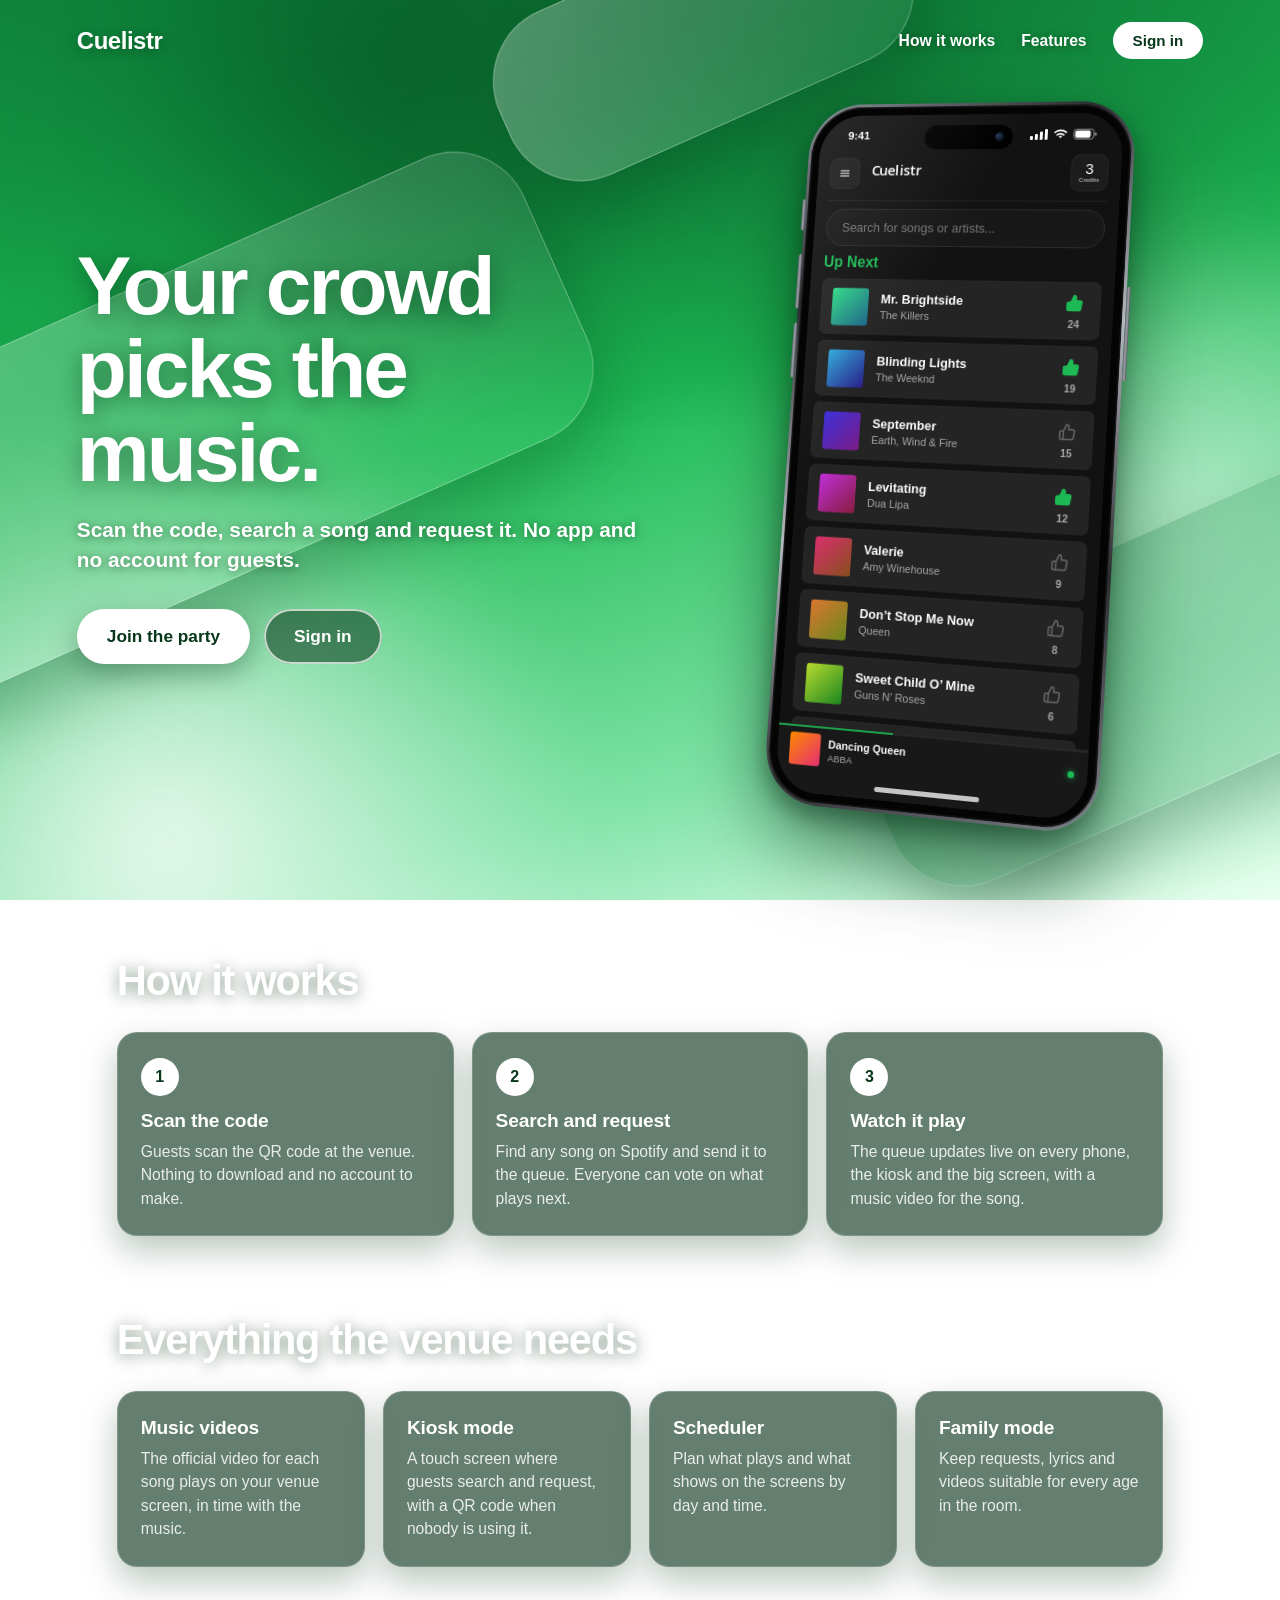
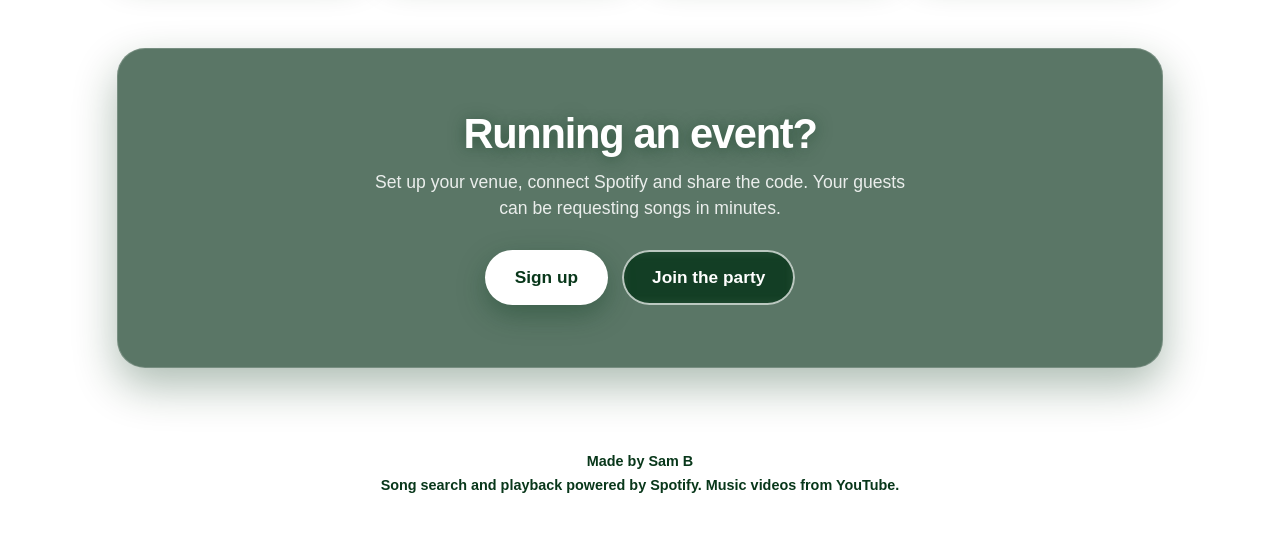
==== public/index.html @ 2fadf958 "Update index.html" ====
<!DOCTYPE html>
<html lang="en">
<head>
<meta charset="UTF-8">
<meta name="viewport" content="width=device-width, initial-scale=1, viewport-fit=cover">
<title>Cuelistr - Let the crowd pick the music</title>
<link rel="icon" type="image/svg+xml" href="/assets/cuelistr-icon.svg">
<link rel="preconnect" href="https://fonts.googleapis.com">
<link rel="preconnect" href="https://fonts.gstatic.com" crossorigin>
<link rel="stylesheet" href="https://fonts.googleapis.com/css2?family=Khula:wght@600&display=swap">
<style>
    * { box-sizing: border-box; -webkit-tap-highlight-color: transparent; }
    html, body { margin: 0; min-height: 100%; }
    body {
        min-height: 100vh; color: #fff; overflow-x: hidden; position: relative;
        font-family: -apple-system, BlinkMacSystemFont, "Segoe UI", Roboto, sans-serif;
        /* same background as the kiosk screensaver */
        background:
            radial-gradient(120% 80% at 50% 0%, #0b6b30 0%, rgba(11,107,48,0) 60%),
            linear-gradient(165deg, #0f8f40 0%, #1DB954 45%, #7fe3a6 78%, #e9fff1 100%);
        background-attachment: fixed;
    }

    /* ---------- layered background (copied from the screensaver) ---------- */
    .bg { position: fixed; inset: 0; z-index: 0; pointer-events: none; overflow: hidden; }
    .glow { position: absolute; border-radius: 50%; filter: blur(40px); will-change: transform; }
    .glow.g1 { width: 70vmax; height: 70vmax; left: -22vmax; bottom: -30vmax; background: radial-gradient(circle, rgba(255,255,255,0.85) 0%, rgba(255,255,255,0) 68%); animation: driftA 26s ease-in-out infinite alternate; }
    .glow.g2 { width: 55vmax; height: 55vmax; right: -20vmax; top: 18vh; background: radial-gradient(circle, rgba(255,255,255,0.55) 0%, rgba(255,255,255,0) 66%); animation: driftB 32s ease-in-out infinite alternate; }
    .glow.g3 { width: 48vmax; height: 48vmax; left: 8vmax; top: -18vmax; background: radial-gradient(circle, rgba(6,90,38,0.75) 0%, rgba(6,90,38,0) 68%); animation: driftB 38s ease-in-out infinite alternate-reverse; }
    .slab { position: absolute; border-radius: 6vmax; transform: rotate(-24deg); will-change: transform;
        background: linear-gradient(135deg, rgba(255,255,255,0.30), rgba(255,255,255,0.04));
        box-shadow: 0 2.5vmax 5vmax rgba(0,60,25,0.28), inset 0 0 0 1px rgba(255,255,255,0.28); }
    .slab.s1 { width: 60vmax; height: 24vmax; left: -14vmax; top: 30vh; animation: slabA 34s ease-in-out infinite alternate; }
    .slab.s2 { width: 50vmax; height: 20vmax; right: -16vmax; bottom: 12vh; animation: slabB 42s ease-in-out infinite alternate; background: linear-gradient(135deg, rgba(14,120,55,0.40), rgba(14,120,55,0.05)); }
    .slab.s3 { width: 34vmax; height: 14vmax; left: 38vw; top: -6vh; animation: slabC 30s ease-in-out infinite alternate; }
    @keyframes driftA { from { transform: translate3d(0,0,0) scale(1); } to { transform: translate3d(16vmax,-12vmax,0) scale(1.18); } }
    @keyframes driftB { from { transform: translate3d(0,0,0) scale(1); } to { transform: translate3d(-14vmax,13vmax,0) scale(1.15); } }
    @keyframes slabA { from { transform: rotate(-30deg) translate3d(-6vmax,5vmax,0); } to { transform: rotate(-16deg) translate3d(14vmax,-9vmax,0); } }
    @keyframes slabB { from { transform: rotate(-18deg) translate3d(8vmax,-6vmax,0); } to { transform: rotate(-32deg) translate3d(-14vmax,8vmax,0); } }
    @keyframes slabC { from { transform: rotate(-12deg) translate3d(-10vmax,0,0); } to { transform: rotate(-28deg) translate3d(12vmax,6vmax,0); } }
    @media (prefers-reduced-motion: reduce) { .glow, .slab { animation: none; } }

    /* ---------- page ---------- */
    .page { position: relative; z-index: 1; min-height: 100vh; display: flex; flex-direction: column;
        padding: calc(22px + env(safe-area-inset-top, 0px)) 6vw calc(28px + env(safe-area-inset-bottom, 0px)); }
    .brand { font-size: 1.5rem; font-weight: 800; letter-spacing: -0.02em; text-shadow: 0 2px 12px rgba(0,50,20,0.45); }
    .hero { flex: 1; display: grid; grid-template-columns: minmax(0, 1.05fr) minmax(0, 0.95fr); align-items: center; gap: 4vw; padding: 4vh 0; max-width: 1200px; width: 100%; margin: 0 auto; }
    h1 { margin: 0; font-size: clamp(2.6rem, 6.4vw, 5.2rem); line-height: 1.02; font-weight: 800; letter-spacing: -0.035em; text-shadow: 0 3px 22px rgba(0,50,20,0.5); }
    .lede { margin: 20px 0 0; max-width: 30em; font-size: clamp(1.05rem, 1.7vw, 1.3rem); line-height: 1.45; font-weight: 600; text-shadow: 0 1px 10px rgba(0,50,20,0.55); }
    .actions { display: flex; flex-wrap: wrap; gap: 14px; margin-top: 34px; }
    .btn { appearance: none; border: 0; cursor: pointer; text-decoration: none; display: inline-flex; align-items: center; justify-content: center;
        font: inherit; font-weight: 800; font-size: 1.08rem; padding: 17px 30px; border-radius: 999px; transition: transform .15s ease, background-color .15s ease; }
    .btn:active { transform: scale(0.97); }
    .btn:focus-visible { outline: 3px solid #fff; outline-offset: 3px; }
    .btn-primary { background: #fff; color: #08371a; box-shadow: 0 10px 28px rgba(0,55,22,0.35); }
    .btn-primary:hover { background: #f1fff6; }
    .btn-ghost { background: rgba(8,55,26,0.55); color: #fff; box-shadow: inset 0 0 0 2px rgba(255,255,255,0.7); backdrop-filter: blur(6px); }
    .btn-ghost:hover { background: rgba(8,55,26,0.72); }

    /* ---------- phone mockup ---------- */
    .phone-wrap { display: flex; justify-content: center; perspective: 1500px; }
    .phone { position: relative; width: min(340px, 78vw); aspect-ratio: 9 / 19; border-radius: 56px; padding: 3px;
        background: linear-gradient(145deg, #8b9098 0%, #2b2d31 22%, #b4b8bf 48%, #2b2d31 74%, #7d828a 100%);   /* brushed-metal frame */
        box-shadow: 0 4vmin 9vmin rgba(0,45,18,0.6), 0 1.2vmin 2.4vmin rgba(0,30,12,0.35);
        transform: rotateY(-14deg) rotateX(5deg) rotateZ(2.5deg); transform-style: preserve-3d; }
    .bezel { height: 100%; border-radius: 53px; padding: 9px; background: #040404; box-shadow: inset 0 0 0 1.5px #1a1a1a; }
    .screen { position: relative; height: 100%; border-radius: 44px; overflow: hidden; background: #121212; color: #fff; display: flex; flex-direction: column; }
    .screen::after { content: ''; position: absolute; inset: 0; z-index: 5; pointer-events: none; background: linear-gradient(118deg, rgba(255,255,255,0.10) 0%, rgba(255,255,255,0) 32%); }
    .sb { position: absolute; width: 4px; border-radius: 2px; background: linear-gradient(90deg, #5d6168, #a3a7ae 50%, #4a4d53); }
    .sb.a { left: -3.5px; top: 14%; height: 4.5%; }
    .sb.b { left: -3.5px; top: 22%; height: 8%; }
    .sb.c { left: -3.5px; top: 32%; height: 8%; }
    .sb.p { right: -3.5px; top: 26%; height: 13%; }
    .island { position: absolute; top: 11px; left: 50%; transform: translateX(-50%); width: 29%; height: 25px; border-radius: 16px; background: #000; z-index: 4; }
    .island::after { content: ''; position: absolute; right: 9px; top: 8px; width: 9px; height: 9px; border-radius: 50%; background: radial-gradient(circle at 35% 35%, #2a3a5c, #0a0f1a 70%); }
    .status { position: absolute; top: 14px; left: 0; right: 0; z-index: 4; display: flex; justify-content: space-between; align-items: center; padding: 0 26px 0 30px; font-size: 0.74rem; font-weight: 700; }
    .status .ico { display: flex; gap: 5px; align-items: center; }
    .status svg { height: 11px; fill: #fff; }
    .home-ind { position: absolute; bottom: 8px; left: 50%; transform: translateX(-50%); width: 34%; height: 5px; border-radius: 3px; background: rgba(255,255,255,0.75); z-index: 4; }
    /* ---------- the guest page inside the phone: same values as index.html, drawn at 390px wide then scaled to fit ---------- */
    .ga { position: absolute; top: 0; left: 0; width: 390px; transform-origin: 0 0; background: #121212; color: #fff; overflow: hidden;
        font-family: -apple-system, BlinkMacSystemFont, "Segoe UI", Roboto, sans-serif; --muted: #a7a7a7; --inset: #1c1c1c; --hover: #2c2c2c; --panel: #181818; --card: #242424; --green: #1DB954; }
    .ga .g-container { padding: 52px 16px 0; }
    .ga .g-header { display: flex; align-items: center; justify-content: space-between; gap: 15px; padding-bottom: 12px; margin-bottom: 10px; border-bottom: 1px solid #282828; }
    .ga .g-menu { flex-shrink: 0; width: 40px; height: 40px; border-radius: 10px; background: var(--inset); border: 1px solid var(--hover); display: flex; align-items: center; justify-content: center; }
    .ga .g-menu svg { width: 16px; height: 16px; fill: #fff; }
    .ga h3 { margin: 0; flex: 1 1 auto; min-width: 0; font-family: 'Khula', sans-serif; font-size: 1.2rem; font-weight: 600; line-height: 1.25; }
    .ga .g-badge { width: 46px; height: 46px; flex-shrink: 0; border-radius: 11px; background: var(--inset); border: 1px solid var(--hover); display: flex; flex-direction: column; align-items: center; justify-content: center; gap: 1px; }
    .ga .g-badge b { font-size: 1.15rem; font-weight: 400; line-height: 1; }
    .ga .g-badge span { font-size: 0.46rem; font-weight: 700; color: var(--muted); line-height: 1; }
    .ga .g-search { width: 100%; background: var(--panel); border: 1px solid #333; border-radius: 50px; padding: 14px 20px; color: #777; font-size: 1rem; margin-bottom: 10px; }
    .ga .g-title { font-size: 1.2rem; font-weight: 700; color: var(--green); margin-bottom: 10px; }
    .ga .g-row { display: flex; justify-content: space-between; align-items: center; gap: 16px; padding: 10px 14px; background: var(--card); margin-bottom: 8px; border-radius: 8px; border: 1px solid var(--hover); }
    .ga .g-det { display: flex; align-items: center; gap: 16px; flex: 1; min-width: 0; }
    .ga .g-art { width: 48px; height: 48px; border-radius: 4px; flex-shrink: 0; }
    .ga .g-txt { flex: 1; min-width: 0; }
    .ga .g-song { font-weight: 700; font-size: 1rem; white-space: nowrap; overflow: hidden; text-overflow: ellipsis; }
    .ga .g-artist { color: var(--muted); margin-top: 4px; font-size: 0.85rem; white-space: nowrap; overflow: hidden; text-overflow: ellipsis; }
    .ga .g-vote { display: flex; flex-direction: column; align-items: center; min-width: 34px; flex-shrink: 0; }
    .ga .g-vote svg { width: 22px; height: 22px; fill: none; stroke: #666; stroke-width: 2; stroke-linecap: round; stroke-linejoin: round; padding: 4px; box-sizing: content-box; }
    .ga .g-vote.on svg { stroke: var(--green); fill: var(--green); }
    .ga .g-vote i { font-style: normal; font-size: 0.8rem; font-weight: 700; margin-top: 4px; color: var(--muted); }
    .ga .g-np { position: absolute; left: 0; right: 0; bottom: 0; height: 84px; padding: 0 10px 24px 16px; background: var(--panel); border-top: 1px solid #282828; display: flex; align-items: center; gap: 10px; }
    .ga .g-np .g-track { position: absolute; top: 0; left: 0; right: 0; height: 2px; background: rgba(255,255,255,0.08); }
    .ga .g-np .g-track i { display: block; height: 100%; width: 38%; background: var(--green); }
    .ga .g-np .g-art { width: 40px; height: 40px; }
    .ga .g-np .g-song { font-size: 0.85rem; }
    .ga .g-np .g-artist { margin-top: 2px; font-size: 0.75rem; }
    .ga .g-dot { width: 8px; height: 8px; border-radius: 50%; background: var(--green); margin-right: 6px; box-shadow: 0 0 8px rgba(29,185,84,0.8); }

    /* ---------- page structure ---------- */
    html { scroll-behavior: smooth; }
    @media (prefers-reduced-motion: reduce) { html { scroll-behavior: auto; } }
    .page { min-height: 92vh; }
    .top { display: flex; align-items: center; justify-content: space-between; max-width: 1200px; width: 100%; margin: 0 auto; }
    .top nav { display: flex; align-items: center; gap: 26px; }
    .top nav a { color: #fff; text-decoration: none; font-weight: 700; font-size: 0.98rem; text-shadow: 0 1px 8px rgba(0,50,20,0.5); }
    .top nav a:hover { text-decoration: underline; text-underline-offset: 5px; }
    .nav-btn { appearance: none; border: 0; cursor: pointer; font: inherit; font-weight: 800; font-size: 0.95rem; color: #08371a; background: #fff; padding: 10px 20px; border-radius: 999px; }
    .nav-btn:focus-visible, .top a:focus-visible { outline: 3px solid #fff; outline-offset: 3px; }
    .section { position: relative; z-index: 1; max-width: 1200px; margin: 0 auto; padding: 9vh 6vw 0; }
    .section h2 { margin: 0 0 28px; font-size: clamp(1.8rem, 3.6vw, 2.6rem); font-weight: 800; letter-spacing: -0.03em; line-height: 1.1; text-shadow: 0 2px 16px rgba(0,50,20,0.5); }
    .cards { display: grid; gap: 18px; }
    .cards.three { grid-template-columns: repeat(3, 1fr); }
    .cards.four { grid-template-columns: repeat(4, 1fr); }
    .card { background: rgba(6,48,23,0.62); backdrop-filter: blur(10px); -webkit-backdrop-filter: blur(10px); border-radius: 20px; padding: 26px 24px; box-shadow: inset 0 0 0 1px rgba(255,255,255,0.18), 0 14px 34px rgba(0,50,20,0.28); }
    .card h3 { margin: 0 0 8px; font-size: 1.2rem; font-weight: 800; letter-spacing: -0.01em; }
    .card p { margin: 0; color: rgba(255,255,255,0.86); line-height: 1.5; font-size: 0.98rem; }
    .step-n { display: inline-flex; align-items: center; justify-content: center; width: 38px; height: 38px; border-radius: 50%; background: #fff; color: #08371a; font-weight: 800; margin-bottom: 14px; }
    .band { text-align: center; padding: 7vh 6vw; border-radius: 28px; background: rgba(6,48,23,0.66); backdrop-filter: blur(10px); -webkit-backdrop-filter: blur(10px); box-shadow: inset 0 0 0 1px rgba(255,255,255,0.18), 0 18px 44px rgba(0,50,20,0.32); }
    .band h2 { margin-bottom: 12px; }
    .band p { margin: 0 auto 28px; max-width: 32em; color: rgba(255,255,255,0.88); font-size: 1.1rem; line-height: 1.5; }
    .band .actions { justify-content: center; margin-top: 0; }
    footer { position: relative; z-index: 1; max-width: 1200px; margin: 0 auto; padding: 9vh 6vw calc(36px + env(safe-area-inset-bottom, 0px)); text-align: center; color: #08371a; font-size: 0.9rem; line-height: 1.7; font-weight: 600; }
    @media (max-width: 860px) {
        .cards.three, .cards.four { grid-template-columns: 1fr 1fr; }
        .top nav a { display: none; }
    }
    @media (max-width: 560px) { .cards.three, .cards.four { grid-template-columns: 1fr; } }

    /* ---------- sign in / create account modal ---------- */
    .backdrop { position: fixed; inset: 0; z-index: 10; background: rgba(2,24,11,0.62); backdrop-filter: blur(4px); display: none; align-items: center; justify-content: center; padding: 20px; }
    .backdrop.open { display: flex; }
    .modal { width: 100%; max-width: 560px; max-height: calc(100vh - 40px); overflow-y: auto; background: #181818; border: 1px solid #282828; border-radius: 20px; padding: 40px 40px 36px; position: relative; box-shadow: 0 28px 70px rgba(0,0,0,0.55); }
    .modal h2 { margin: 0 0 22px; font-size: 1.7rem; font-weight: 800; letter-spacing: -0.02em; padding-right: 36px; }
    .modal-note { margin: -8px 0 20px; color: #a7a7a7; font-size: 0.95rem; line-height: 1.45; }
    .x { position: absolute; top: 16px; right: 16px; width: 38px; height: 38px; border-radius: 50%; border: 0; background: transparent; color: #a7a7a7; font-size: 1.2rem; cursor: pointer; }
    .x:hover { color: #fff; background: #242424; }
    .tabs { display: flex; gap: 4px; background: #242424; padding: 5px; border-radius: 12px; margin-bottom: 26px; }
    .tab { flex: 1; border: 0; background: transparent; color: #a7a7a7; font: inherit; font-weight: 700; font-size: 1rem; padding: 12px; border-radius: 8px; cursor: pointer; }
    .tab.active { background: #fff; color: #000; }
    .field { display: flex; flex-direction: column; gap: 8px; margin-bottom: 18px; }
    .field label { font-size: 0.9rem; color: #a7a7a7; font-weight: 700; }
    .field input, .field textarea { background: #242424; border: 1px solid #333; color: #fff; border-radius: 8px; padding: 15px 16px; font: inherit; font-size: 1.05rem; width: 100%; }
    .field textarea { min-height: 120px; resize: vertical; }
    .field input:focus, .field textarea:focus { outline: none; border-color: #1DB954; }
    .submit { width: 100%; margin-top: 6px; padding: 17px; font-size: 1.1rem; background: #fff; color: #000; }
    .submit:hover { background: #1DB954; color: #fff; }
    .forgot { display: block; margin: 16px auto 0; background: none; border: 0; color: #1DB954; font: inherit; font-size: 0.95rem; cursor: pointer; }
    .sent { text-align: center; padding: 28px 0 8px; }
    .sent strong { display: block; font-size: 1.3rem; margin-bottom: 8px; }
    .sent span { color: #a7a7a7; line-height: 1.5; }
    @media (max-width: 560px) { .modal { padding: 32px 22px 26px; } }
    .hidden { display: none; }

    @media (max-width: 860px) {
        .hero { grid-template-columns: 1fr; gap: 36px; padding-top: 2vh; }
        .phone { transform: rotateY(-8deg) rotateX(3deg) rotateZ(1.5deg); }
        .actions .btn { flex: 1 1 auto; }
    }
</style>
</head>
<body>
    <div class="bg" aria-hidden="true">
        <div class="glow g3"></div><div class="glow g1"></div><div class="glow g2"></div>
        <div class="slab s1"></div><div class="slab s2"></div><div class="slab s3"></div>
    </div>

    <div class="page">
        <header class="top">
            <div class="brand">Cuelistr</div>
            <nav>
                <a href="#how">How it works</a>
                <a href="#features">Features</a>
                <button type="button" class="nav-btn" data-signin>Sign in</button>
            </nav>
        </header>

        <main class="hero">
            <section>
                <h1>Your crowd picks the music.</h1>
                <p class="lede">Scan the code, search a song and request it. No app and no account for guests.</p>
                <div class="actions">
                    <a class="btn btn-primary" href="https://cuelistr.onrender.com/request" target="_blank" rel="noopener">Join the party</a>
                    <button type="button" class="btn btn-ghost" data-signin>Sign in</button>
                </div>
            </section>

            <section class="phone-wrap" aria-label="Example of the guest request page">
                <div class="phone">
                    <i class="sb a"></i><i class="sb b"></i><i class="sb c"></i><i class="sb p"></i>
                    <div class="bezel"><div class="screen">
                        <div class="island"></div>
                        <div class="status"><span>9:41</span><span class="ico">
                            <svg viewBox="0 0 18 11"><rect x="0" y="7" width="3" height="4" rx="1"/><rect x="5" y="5" width="3" height="6" rx="1"/><rect x="10" y="2.5" width="3" height="8.5" rx="1"/><rect x="15" y="0" width="3" height="11" rx="1"/></svg>
                            <svg viewBox="0 0 16 11"><path d="M8 2.2c2.2 0 4.2.9 5.7 2.3l1.1-1.2C12.9 1.5 10.6.4 8 .4S3.1 1.5 1.2 3.3l1.1 1.2C3.8 3.1 5.8 2.2 8 2.2zm0 3.6c1.3 0 2.4.5 3.3 1.3l1.1-1.2C11.2 4.8 9.7 4.1 8 4.1s-3.2.7-4.4 1.8l1.1 1.2c.9-.8 2-1.3 3.3-1.3zM8 9.4l1.7-1.8a2.4 2.4 0 0 0-3.4 0L8 9.4z"/></svg>
                            <svg viewBox="0 0 26 12"><rect x="0.5" y="0.5" width="22" height="11" rx="3.2" fill="none" stroke="#fff" stroke-opacity=".55"/><rect x="2" y="2" width="17" height="8" rx="2"/><rect x="23.5" y="4" width="2" height="4" rx="1" fill-opacity=".55"/></svg>
                        </span></div>
                        <div class="ga" id="ga">
                            <div class="g-container">
                                <div class="g-header">
                                    <div class="g-menu"><svg viewBox="0 0 24 24"><path d="M3 6h18v2H3zm0 5h18v2H3zm0 5h18v2H3z"/></svg></div>
                                    <h3>Cuelistr</h3>
                                    <div class="g-badge"><b>3</b><span>Credits</span></div>
                                </div>
                                <div class="g-search">Search for songs or artists...</div>
                                <div class="g-title">Up Next</div>
                                <div id="queue"></div>
                            </div>
                            <div class="g-np">
                                <div class="g-track"><i></i></div>
                                <div class="g-art" style="background:linear-gradient(135deg,#ff8a00,#e52e71)"></div>
                                <div class="g-txt"><div class="g-song">Dancing Queen</div><div class="g-artist">ABBA</div></div>
                                <div class="g-dot"></div>
                            </div>
                        </div>
                        <div class="home-ind"></div>
                    </div></div>
                </div>
            </section>
        </main>
    </div>


    <section class="section" id="how">
        <h2>How it works</h2>
        <div class="cards three">
            <div class="card"><div class="step-n">1</div><h3>Scan the code</h3><p>Guests scan the QR code at the venue. Nothing to download and no account to make.</p></div>
            <div class="card"><div class="step-n">2</div><h3>Search and request</h3><p>Find any song on Spotify and send it to the queue. Everyone can vote on what plays next.</p></div>
            <div class="card"><div class="step-n">3</div><h3>Watch it play</h3><p>The queue updates live on every phone, the kiosk and the big screen, with a music video for the song.</p></div>
        </div>
    </section>

    <section class="section" id="features">
        <h2>Everything the venue needs</h2>
        <div class="cards four">
            <div class="card"><h3>Music videos</h3><p>The official video for each song plays on your venue screen, in time with the music.</p></div>
            <div class="card"><h3>Kiosk mode</h3><p>A touch screen where guests search and request, with a QR code when nobody is using it.</p></div>
            <div class="card"><h3>Scheduler</h3><p>Plan what plays and what shows on the screens by day and time.</p></div>
            <div class="card"><h3>Family mode</h3><p>Keep requests, lyrics and videos suitable for every age in the room.</p></div>
        </div>
    </section>

    <section class="section">
        <div class="band">
            <h2>Running an event?</h2>
            <p>Set up your venue, connect Spotify and share the code. Your guests can be requesting songs in minutes.</p>
            <div class="actions">
                <button type="button" class="btn btn-primary" data-signup>Sign up</button>
                <a class="btn btn-ghost" href="https://cuelistr.onrender.com/request" target="_blank" rel="noopener">Join the party</a>
            </div>
        </div>
    </section>

    <footer>
        <div>Made by Sam B</div>
        <div>Song search and playback powered by Spotify. Music videos from YouTube.</div>
    </footer>

    <!-- Admin sign in / create account (mockup only: the real forms and API calls live on /new) -->
    <div class="backdrop" id="signin-backdrop" role="dialog" aria-modal="true" aria-labelledby="signin-title">
        <div class="modal">
            <button type="button" class="x" id="close-signin" aria-label="Close">&times;</button>
            <h2 id="signin-title">Host sign in</h2>
            <div class="tabs">
                <button type="button" class="tab active" id="tab-login">Log in</button>
                <button type="button" class="tab" id="tab-signup">Sign up</button>
            </div>
            <form id="form-login" onsubmit="return false">
                <div class="field"><label for="li-user">Username</label><input id="li-user" autocomplete="username"></div>
                <div class="field"><label for="li-pass">Password</label><input id="li-pass" type="password" autocomplete="current-password"></div>
                <button type="submit" class="btn submit">Log in</button>
                <button type="button" class="forgot">Forgot password?</button>
            </form>
            <form id="form-signup" class="hidden" onsubmit="return false">
                <div class="field"><label for="su-user">Username</label><input id="su-user" autocomplete="username"></div>
                <div class="field"><label for="su-mail">Email</label><input id="su-mail" type="email" autocomplete="email"></div>
                <div class="field"><label for="su-pass">Password</label><input id="su-pass" type="password" autocomplete="new-password" placeholder="At least 8 characters"></div>
                <button type="submit" class="btn submit">Sign up</button>
            </form>
        </div>
    </div>

    <script>
        // Stock queue for the phone mockup
        const SONGS = [
            ['Mr. Brightside', 'The Killers', 24, 1],
            ['Blinding Lights', 'The Weeknd', 19, 1],
            ['September', 'Earth, Wind & Fire', 15, 0],
            ['Levitating', 'Dua Lipa', 12, 1],
            ['Valerie', 'Amy Winehouse', 9, 0],
            ['Don’t Stop Me Now', 'Queen', 8, 0],
            ['Sweet Child O’ Mine', 'Guns N’ Roses', 6, 0],
            ['Uptown Funk', 'Mark Ronson, Bruno Mars', 4, 0]
        ];
        const HEART = '<svg viewBox="0 0 24 24"><path d="M12 21.35l-1.45-1.32C5.4 15.36 2 12.28 2 8.5 2 5.42 4.42 3 7.5 3c1.74 0 3.41.81 4.5 2.09C13.09 3.81 14.76 3 16.5 3 19.58 3 22 5.42 22 8.5c0 3.78-3.4 6.86-8.55 11.54z"/></svg>';
        const THUMB = '<svg viewBox="0 0 24 24"><path d="M14 9V5a3 3 0 0 0-3-3l-4 9v11h11.28a2 2 0 0 0 2-1.7l1.38-9a2 2 0 0 0-2-2.3zM7 22H4a2 2 0 0 1-2-2v-7a2 2 0 0 1 2-2h3"/></svg>';
        document.getElementById('queue').innerHTML = SONGS.map(function (s, i) {
            var hue = (i * 47 + 150) % 360;
            return '<div class="g-row"><div class="g-det"><div class="g-art" style="background:linear-gradient(135deg,hsl(' + hue + ',70%,52%),hsl(' + ((hue + 50) % 360) + ',65%,32%))"></div>' +
                '<div class="g-txt"><div class="g-song">' + s[0] + '</div><div class="g-artist">' + s[1] + '</div></div></div>' +
                '<div class="g-vote' + (s[3] ? ' on' : '') + '">' + THUMB + '<i>' + s[2] + '</i></div></div>';
        }).join('');

        // The page is laid out at a true 390px phone width, then scaled to whatever size the phone is shown at.
        (function () {
            var screen = document.querySelector('.screen'), ga = document.getElementById('ga');
            function fit() {
                var k = screen.clientWidth / 390;
                ga.style.transform = 'scale(' + k + ')';
                ga.style.height = (screen.clientHeight / k) + 'px';
            }
            fit();
            window.addEventListener('resize', fit);
            if (window.ResizeObserver) new ResizeObserver(fit).observe(screen);
        })();

        // Sign in modal
        var backdrop = document.getElementById('signin-backdrop');
        function openModal(signup) { showTab(!signup); backdrop.classList.add('open'); setTimeout(function () { document.getElementById(signup ? 'su-user' : 'li-user').focus(); }, 30); }
        function closeModal() { backdrop.classList.remove('open'); }
        function showTab(login) {
            document.getElementById('tab-login').classList.toggle('active', login);
            document.getElementById('tab-signup').classList.toggle('active', !login);
            document.getElementById('form-login').classList.toggle('hidden', !login);
            document.getElementById('form-signup').classList.toggle('hidden', login);
            document.getElementById('signin-title').textContent = login ? 'Host sign in' : 'Create your host account';
        }
        document.querySelectorAll('[data-signin]').forEach(function (el) { el.addEventListener('click', function () { openModal(false); }); });
        document.querySelectorAll('[data-signup]').forEach(function (el) { el.addEventListener('click', function () { openModal(true); }); });
        document.getElementById('close-signin').addEventListener('click', closeModal);
        document.getElementById('tab-login').addEventListener('click', function () { showTab(true); });
        document.getElementById('tab-signup').addEventListener('click', function () { showTab(false); });
        backdrop.addEventListener('click', function (e) { if (e.target === backdrop) closeModal(); });
        document.addEventListener('keydown', function (e) { if (e.key === 'Escape') closeModal(); });
    </script>
</body>
</html>
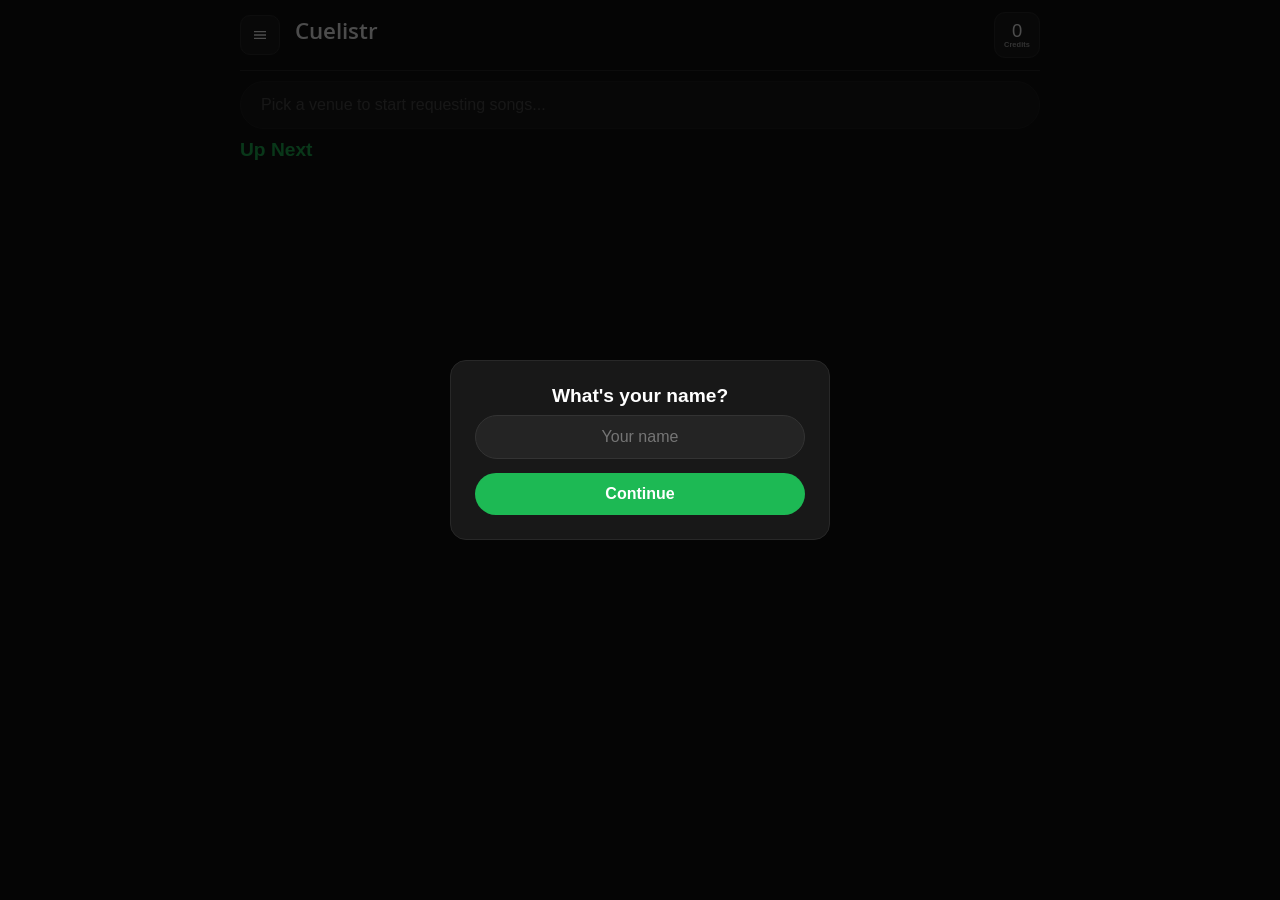
==== commit c2c28619: "Update index.html" ====
--- a/public/index.html
+++ b/public/index.html
@@ -1,348 +1,2604 @@
 <!DOCTYPE html>
 <html lang="en">
 <head>
-<meta charset="UTF-8">
-<meta name="viewport" content="width=device-width, initial-scale=1, viewport-fit=cover">
-<title>Cuelistr - Let the crowd pick the music</title>
-<link rel="icon" type="image/svg+xml" href="/assets/cuelistr-icon.svg">
-<link rel="preconnect" href="https://fonts.googleapis.com">
-<link rel="preconnect" href="https://fonts.gstatic.com" crossorigin>
-<link rel="stylesheet" href="https://fonts.googleapis.com/css2?family=Khula:wght@600&display=swap">
-<style>
-    * { box-sizing: border-box; -webkit-tap-highlight-color: transparent; }
-    html, body { margin: 0; min-height: 100%; }
-    body {
-        min-height: 100vh; color: #fff; overflow-x: hidden; position: relative;
-        font-family: -apple-system, BlinkMacSystemFont, "Segoe UI", Roboto, sans-serif;
-        /* same background as the kiosk screensaver */
-        background:
-            radial-gradient(120% 80% at 50% 0%, #0b6b30 0%, rgba(11,107,48,0) 60%),
-            linear-gradient(165deg, #0f8f40 0%, #1DB954 45%, #7fe3a6 78%, #e9fff1 100%);
-        background-attachment: fixed;
-    }
-
-    /* ---------- layered background (copied from the screensaver) ---------- */
-    .bg { position: fixed; inset: 0; z-index: 0; pointer-events: none; overflow: hidden; }
-    .glow { position: absolute; border-radius: 50%; filter: blur(40px); will-change: transform; }
-    .glow.g1 { width: 70vmax; height: 70vmax; left: -22vmax; bottom: -30vmax; background: radial-gradient(circle, rgba(255,255,255,0.85) 0%, rgba(255,255,255,0) 68%); animation: driftA 26s ease-in-out infinite alternate; }
-    .glow.g2 { width: 55vmax; height: 55vmax; right: -20vmax; top: 18vh; background: radial-gradient(circle, rgba(255,255,255,0.55) 0%, rgba(255,255,255,0) 66%); animation: driftB 32s ease-in-out infinite alternate; }
-    .glow.g3 { width: 48vmax; height: 48vmax; left: 8vmax; top: -18vmax; background: radial-gradient(circle, rgba(6,90,38,0.75) 0%, rgba(6,90,38,0) 68%); animation: driftB 38s ease-in-out infinite alternate-reverse; }
-    .slab { position: absolute; border-radius: 6vmax; transform: rotate(-24deg); will-change: transform;
-        background: linear-gradient(135deg, rgba(255,255,255,0.30), rgba(255,255,255,0.04));
-        box-shadow: 0 2.5vmax 5vmax rgba(0,60,25,0.28), inset 0 0 0 1px rgba(255,255,255,0.28); }
-    .slab.s1 { width: 60vmax; height: 24vmax; left: -14vmax; top: 30vh; animation: slabA 34s ease-in-out infinite alternate; }
-    .slab.s2 { width: 50vmax; height: 20vmax; right: -16vmax; bottom: 12vh; animation: slabB 42s ease-in-out infinite alternate; background: linear-gradient(135deg, rgba(14,120,55,0.40), rgba(14,120,55,0.05)); }
-    .slab.s3 { width: 34vmax; height: 14vmax; left: 38vw; top: -6vh; animation: slabC 30s ease-in-out infinite alternate; }
-    @keyframes driftA { from { transform: translate3d(0,0,0) scale(1); } to { transform: translate3d(16vmax,-12vmax,0) scale(1.18); } }
-    @keyframes driftB { from { transform: translate3d(0,0,0) scale(1); } to { transform: translate3d(-14vmax,13vmax,0) scale(1.15); } }
-    @keyframes slabA { from { transform: rotate(-30deg) translate3d(-6vmax,5vmax,0); } to { transform: rotate(-16deg) translate3d(14vmax,-9vmax,0); } }
-    @keyframes slabB { from { transform: rotate(-18deg) translate3d(8vmax,-6vmax,0); } to { transform: rotate(-32deg) translate3d(-14vmax,8vmax,0); } }
-    @keyframes slabC { from { transform: rotate(-12deg) translate3d(-10vmax,0,0); } to { transform: rotate(-28deg) translate3d(12vmax,6vmax,0); } }
-    @media (prefers-reduced-motion: reduce) { .glow, .slab { animation: none; } }
-
-    /* ---------- page ---------- */
-    .page { position: relative; z-index: 1; min-height: 100vh; display: flex; flex-direction: column;
-        padding: calc(22px + env(safe-area-inset-top, 0px)) 6vw calc(28px + env(safe-area-inset-bottom, 0px)); }
-    .brand { font-size: 1.5rem; font-weight: 800; letter-spacing: -0.02em; text-shadow: 0 2px 12px rgba(0,50,20,0.45); }
-    .hero { flex: 1; display: grid; grid-template-columns: minmax(0, 1.05fr) minmax(0, 0.95fr); align-items: center; gap: 4vw; padding: 4vh 0; max-width: 1200px; width: 100%; margin: 0 auto; }
-    h1 { margin: 0; font-size: clamp(2.6rem, 6.4vw, 5.2rem); line-height: 1.02; font-weight: 800; letter-spacing: -0.035em; text-shadow: 0 3px 22px rgba(0,50,20,0.5); }
-    .lede { margin: 20px 0 0; max-width: 30em; font-size: clamp(1.05rem, 1.7vw, 1.3rem); line-height: 1.45; font-weight: 600; text-shadow: 0 1px 10px rgba(0,50,20,0.55); }
-    .actions { display: flex; flex-wrap: wrap; gap: 14px; margin-top: 34px; }
-    .btn { appearance: none; border: 0; cursor: pointer; text-decoration: none; display: inline-flex; align-items: center; justify-content: center;
-        font: inherit; font-weight: 800; font-size: 1.08rem; padding: 17px 30px; border-radius: 999px; transition: transform .15s ease, background-color .15s ease; }
-    .btn:active { transform: scale(0.97); }
-    .btn:focus-visible { outline: 3px solid #fff; outline-offset: 3px; }
-    .btn-primary { background: #fff; color: #08371a; box-shadow: 0 10px 28px rgba(0,55,22,0.35); }
-    .btn-primary:hover { background: #f1fff6; }
-    .btn-ghost { background: rgba(8,55,26,0.55); color: #fff; box-shadow: inset 0 0 0 2px rgba(255,255,255,0.7); backdrop-filter: blur(6px); }
-    .btn-ghost:hover { background: rgba(8,55,26,0.72); }
-
-    /* ---------- phone mockup ---------- */
-    .phone-wrap { display: flex; justify-content: center; perspective: 1500px; }
-    .phone { position: relative; width: min(340px, 78vw); aspect-ratio: 9 / 19; border-radius: 56px; padding: 3px;
-        background: linear-gradient(145deg, #8b9098 0%, #2b2d31 22%, #b4b8bf 48%, #2b2d31 74%, #7d828a 100%);   /* brushed-metal frame */
-        box-shadow: 0 4vmin 9vmin rgba(0,45,18,0.6), 0 1.2vmin 2.4vmin rgba(0,30,12,0.35);
-        transform: rotateY(-14deg) rotateX(5deg) rotateZ(2.5deg); transform-style: preserve-3d; }
-    .bezel { height: 100%; border-radius: 53px; padding: 9px; background: #040404; box-shadow: inset 0 0 0 1.5px #1a1a1a; }
-    .screen { position: relative; height: 100%; border-radius: 44px; overflow: hidden; background: #121212; color: #fff; display: flex; flex-direction: column; }
-    .screen::after { content: ''; position: absolute; inset: 0; z-index: 5; pointer-events: none; background: linear-gradient(118deg, rgba(255,255,255,0.10) 0%, rgba(255,255,255,0) 32%); }
-    .sb { position: absolute; width: 4px; border-radius: 2px; background: linear-gradient(90deg, #5d6168, #a3a7ae 50%, #4a4d53); }
-    .sb.a { left: -3.5px; top: 14%; height: 4.5%; }
-    .sb.b { left: -3.5px; top: 22%; height: 8%; }
-    .sb.c { left: -3.5px; top: 32%; height: 8%; }
-    .sb.p { right: -3.5px; top: 26%; height: 13%; }
-    .island { position: absolute; top: 11px; left: 50%; transform: translateX(-50%); width: 29%; height: 25px; border-radius: 16px; background: #000; z-index: 4; }
-    .island::after { content: ''; position: absolute; right: 9px; top: 8px; width: 9px; height: 9px; border-radius: 50%; background: radial-gradient(circle at 35% 35%, #2a3a5c, #0a0f1a 70%); }
-    .status { position: absolute; top: 14px; left: 0; right: 0; z-index: 4; display: flex; justify-content: space-between; align-items: center; padding: 0 26px 0 30px; font-size: 0.74rem; font-weight: 700; }
-    .status .ico { display: flex; gap: 5px; align-items: center; }
-    .status svg { height: 11px; fill: #fff; }
-    .home-ind { position: absolute; bottom: 8px; left: 50%; transform: translateX(-50%); width: 34%; height: 5px; border-radius: 3px; background: rgba(255,255,255,0.75); z-index: 4; }
-    /* ---------- the guest page inside the phone: same values as index.html, drawn at 390px wide then scaled to fit ---------- */
-    .ga { position: absolute; top: 0; left: 0; width: 390px; transform-origin: 0 0; background: #121212; color: #fff; overflow: hidden;
-        font-family: -apple-system, BlinkMacSystemFont, "Segoe UI", Roboto, sans-serif; --muted: #a7a7a7; --inset: #1c1c1c; --hover: #2c2c2c; --panel: #181818; --card: #242424; --green: #1DB954; }
-    .ga .g-container { padding: 52px 16px 0; }
-    .ga .g-header { display: flex; align-items: center; justify-content: space-between; gap: 15px; padding-bottom: 12px; margin-bottom: 10px; border-bottom: 1px solid #282828; }
-    .ga .g-menu { flex-shrink: 0; width: 40px; height: 40px; border-radius: 10px; background: var(--inset); border: 1px solid var(--hover); display: flex; align-items: center; justify-content: center; }
-    .ga .g-menu svg { width: 16px; height: 16px; fill: #fff; }
-    .ga h3 { margin: 0; flex: 1 1 auto; min-width: 0; font-family: 'Khula', sans-serif; font-size: 1.2rem; font-weight: 600; line-height: 1.25; }
-    .ga .g-badge { width: 46px; height: 46px; flex-shrink: 0; border-radius: 11px; background: var(--inset); border: 1px solid var(--hover); display: flex; flex-direction: column; align-items: center; justify-content: center; gap: 1px; }
-    .ga .g-badge b { font-size: 1.15rem; font-weight: 400; line-height: 1; }
-    .ga .g-badge span { font-size: 0.46rem; font-weight: 700; color: var(--muted); line-height: 1; }
-    .ga .g-search { width: 100%; background: var(--panel); border: 1px solid #333; border-radius: 50px; padding: 14px 20px; color: #777; font-size: 1rem; margin-bottom: 10px; }
-    .ga .g-title { font-size: 1.2rem; font-weight: 700; color: var(--green); margin-bottom: 10px; }
-    .ga .g-row { display: flex; justify-content: space-between; align-items: center; gap: 16px; padding: 10px 14px; background: var(--card); margin-bottom: 8px; border-radius: 8px; border: 1px solid var(--hover); }
-    .ga .g-det { display: flex; align-items: center; gap: 16px; flex: 1; min-width: 0; }
-    .ga .g-art { width: 48px; height: 48px; border-radius: 4px; flex-shrink: 0; }
-    .ga .g-txt { flex: 1; min-width: 0; }
-    .ga .g-song { font-weight: 700; font-size: 1rem; white-space: nowrap; overflow: hidden; text-overflow: ellipsis; }
-    .ga .g-artist { color: var(--muted); margin-top: 4px; font-size: 0.85rem; white-space: nowrap; overflow: hidden; text-overflow: ellipsis; }
-    .ga .g-vote { display: flex; flex-direction: column; align-items: center; min-width: 34px; flex-shrink: 0; }
-    .ga .g-vote svg { width: 22px; height: 22px; fill: none; stroke: #666; stroke-width: 2; stroke-linecap: round; stroke-linejoin: round; padding: 4px; box-sizing: content-box; }
-    .ga .g-vote.on svg { stroke: var(--green); fill: var(--green); }
-    .ga .g-vote i { font-style: normal; font-size: 0.8rem; font-weight: 700; margin-top: 4px; color: var(--muted); }
-    .ga .g-np { position: absolute; left: 0; right: 0; bottom: 0; height: 84px; padding: 0 10px 24px 16px; background: var(--panel); border-top: 1px solid #282828; display: flex; align-items: center; gap: 10px; }
-    .ga .g-np .g-track { position: absolute; top: 0; left: 0; right: 0; height: 2px; background: rgba(255,255,255,0.08); }
-    .ga .g-np .g-track i { display: block; height: 100%; width: 38%; background: var(--green); }
-    .ga .g-np .g-art { width: 40px; height: 40px; }
-    .ga .g-np .g-song { font-size: 0.85rem; }
-    .ga .g-np .g-artist { margin-top: 2px; font-size: 0.75rem; }
-    .ga .g-dot { width: 8px; height: 8px; border-radius: 50%; background: var(--green); margin-right: 6px; box-shadow: 0 0 8px rgba(29,185,84,0.8); }
-
-    /* ---------- page structure ---------- */
-    html { scroll-behavior: smooth; }
-    @media (prefers-reduced-motion: reduce) { html { scroll-behavior: auto; } }
-    .page { min-height: 92vh; }
-    .top { display: flex; align-items: center; justify-content: space-between; max-width: 1200px; width: 100%; margin: 0 auto; }
-    .top nav { display: flex; align-items: center; gap: 26px; }
-    .top nav a { color: #fff; text-decoration: none; font-weight: 700; font-size: 0.98rem; text-shadow: 0 1px 8px rgba(0,50,20,0.5); }
-    .top nav a:hover { text-decoration: underline; text-underline-offset: 5px; }
-    .nav-btn { appearance: none; border: 0; cursor: pointer; font: inherit; font-weight: 800; font-size: 0.95rem; color: #08371a; background: #fff; padding: 10px 20px; border-radius: 999px; }
-    .nav-btn:focus-visible, .top a:focus-visible { outline: 3px solid #fff; outline-offset: 3px; }
-    .section { position: relative; z-index: 1; max-width: 1200px; margin: 0 auto; padding: 9vh 6vw 0; }
-    .section h2 { margin: 0 0 28px; font-size: clamp(1.8rem, 3.6vw, 2.6rem); font-weight: 800; letter-spacing: -0.03em; line-height: 1.1; text-shadow: 0 2px 16px rgba(0,50,20,0.5); }
-    .cards { display: grid; gap: 18px; }
-    .cards.three { grid-template-columns: repeat(3, 1fr); }
-    .cards.four { grid-template-columns: repeat(4, 1fr); }
-    .card { background: rgba(6,48,23,0.62); backdrop-filter: blur(10px); -webkit-backdrop-filter: blur(10px); border-radius: 20px; padding: 26px 24px; box-shadow: inset 0 0 0 1px rgba(255,255,255,0.18), 0 14px 34px rgba(0,50,20,0.28); }
-    .card h3 { margin: 0 0 8px; font-size: 1.2rem; font-weight: 800; letter-spacing: -0.01em; }
-    .card p { margin: 0; color: rgba(255,255,255,0.86); line-height: 1.5; font-size: 0.98rem; }
-    .step-n { display: inline-flex; align-items: center; justify-content: center; width: 38px; height: 38px; border-radius: 50%; background: #fff; color: #08371a; font-weight: 800; margin-bottom: 14px; }
-    .band { text-align: center; padding: 7vh 6vw; border-radius: 28px; background: rgba(6,48,23,0.66); backdrop-filter: blur(10px); -webkit-backdrop-filter: blur(10px); box-shadow: inset 0 0 0 1px rgba(255,255,255,0.18), 0 18px 44px rgba(0,50,20,0.32); }
-    .band h2 { margin-bottom: 12px; }
-    .band p { margin: 0 auto 28px; max-width: 32em; color: rgba(255,255,255,0.88); font-size: 1.1rem; line-height: 1.5; }
-    .band .actions { justify-content: center; margin-top: 0; }
-    footer { position: relative; z-index: 1; max-width: 1200px; margin: 0 auto; padding: 9vh 6vw calc(36px + env(safe-area-inset-bottom, 0px)); text-align: center; color: #08371a; font-size: 0.9rem; line-height: 1.7; font-weight: 600; }
-    @media (max-width: 860px) {
-        .cards.three, .cards.four { grid-template-columns: 1fr 1fr; }
-        .top nav a { display: none; }
-    }
-    @media (max-width: 560px) { .cards.three, .cards.four { grid-template-columns: 1fr; } }
-
-    /* ---------- sign in / create account modal ---------- */
-    .backdrop { position: fixed; inset: 0; z-index: 10; background: rgba(2,24,11,0.62); backdrop-filter: blur(4px); display: none; align-items: center; justify-content: center; padding: 20px; }
-    .backdrop.open { display: flex; }
-    .modal { width: 100%; max-width: 560px; max-height: calc(100vh - 40px); overflow-y: auto; background: #181818; border: 1px solid #282828; border-radius: 20px; padding: 40px 40px 36px; position: relative; box-shadow: 0 28px 70px rgba(0,0,0,0.55); }
-    .modal h2 { margin: 0 0 22px; font-size: 1.7rem; font-weight: 800; letter-spacing: -0.02em; padding-right: 36px; }
-    .modal-note { margin: -8px 0 20px; color: #a7a7a7; font-size: 0.95rem; line-height: 1.45; }
-    .x { position: absolute; top: 16px; right: 16px; width: 38px; height: 38px; border-radius: 50%; border: 0; background: transparent; color: #a7a7a7; font-size: 1.2rem; cursor: pointer; }
-    .x:hover { color: #fff; background: #242424; }
-    .tabs { display: flex; gap: 4px; background: #242424; padding: 5px; border-radius: 12px; margin-bottom: 26px; }
-    .tab { flex: 1; border: 0; background: transparent; color: #a7a7a7; font: inherit; font-weight: 700; font-size: 1rem; padding: 12px; border-radius: 8px; cursor: pointer; }
-    .tab.active { background: #fff; color: #000; }
-    .field { display: flex; flex-direction: column; gap: 8px; margin-bottom: 18px; }
-    .field label { font-size: 0.9rem; color: #a7a7a7; font-weight: 700; }
-    .field input, .field textarea { background: #242424; border: 1px solid #333; color: #fff; border-radius: 8px; padding: 15px 16px; font: inherit; font-size: 1.05rem; width: 100%; }
-    .field textarea { min-height: 120px; resize: vertical; }
-    .field input:focus, .field textarea:focus { outline: none; border-color: #1DB954; }
-    .submit { width: 100%; margin-top: 6px; padding: 17px; font-size: 1.1rem; background: #fff; color: #000; }
-    .submit:hover { background: #1DB954; color: #fff; }
-    .forgot { display: block; margin: 16px auto 0; background: none; border: 0; color: #1DB954; font: inherit; font-size: 0.95rem; cursor: pointer; }
-    .sent { text-align: center; padding: 28px 0 8px; }
-    .sent strong { display: block; font-size: 1.3rem; margin-bottom: 8px; }
-    .sent span { color: #a7a7a7; line-height: 1.5; }
-    @media (max-width: 560px) { .modal { padding: 32px 22px 26px; } }
-    .hidden { display: none; }
-
-    @media (max-width: 860px) {
-        .hero { grid-template-columns: 1fr; gap: 36px; padding-top: 2vh; }
-        .phone { transform: rotateY(-8deg) rotateX(3deg) rotateZ(1.5deg); }
-        .actions .btn { flex: 1 1 auto; }
-    }
-</style>
+    <meta charset="UTF-8">
+    <meta name="viewport" content="width=device-width, initial-scale=1.0">
+    <link rel="icon" type="image/svg+xml" href="/assets/cuelistr-icon.svg">
+    <link rel="icon" type="image/png" href="/assets/favicon.png">
+    <link rel="apple-touch-icon" href="/assets/apple-touch-icon.png">
+    <link rel="manifest" href="/manifest-guest.webmanifest">
+    <meta name="theme-color" content="#121212">
+    <script>if ('serviceWorker' in navigator) { window.addEventListener('load', function () { navigator.serviceWorker.register('/sw.js').catch(function () {}); }); }</script>
+    <link rel="preconnect" href="https://fonts.googleapis.com">
+    <link rel="preconnect" href="https://fonts.gstatic.com" crossorigin>
+    <link rel="stylesheet" href="https://fonts.googleapis.com/css2?family=Khula:wght@600&display=swap">
+    <link rel="stylesheet" href="https://unpkg.com/leaflet@1.9.4/dist/leaflet.css" />
+    <title>Cuelistr</title>
+    <style>
+        /* No blue tap/click highlight on buttons (keyboard focus rings are kept for accessibility) */
+        * { -webkit-tap-highlight-color: transparent; }
+        button, [role="button"], [role="switch"], select, summary, label.toggle, .btn, .pill-btn, .toggle-btn, .utility-btn, .primary-btn { -webkit-user-select: none; user-select: none; -webkit-touch-callout: none; }
+        button:focus:not(:focus-visible), [role="button"]:focus:not(:focus-visible), [role="switch"]:focus:not(:focus-visible) { outline: none; }
+
+        :root {
+            --spotify-green: #1DB954;
+            --spotify-black: #121212;
+            --panel-bg: #181818;
+            --card-bg: #242424;
+            --red-action: #e91429;
+        
+            --text: #ffffff;
+            --text-muted: #a7a7a7;
+            --border: #282828;
+            --border-strong: #333333;
+            --hover-bg: #2c2c2c;
+            --overlay-soft: rgba(255,255,255,0.08);
+            --stage-bg: #000000;
+            --inset-bg: #1c1c1c;
+            --text-soft: #cccccc;
+        }
+
+
+        /* --- Venue code popup (shown when the guest isn't recognised as inside the venue perimeter) --- */
+        #venue-code-overlay {
+            position: fixed; inset: 0; z-index: 10001; display: none;
+            align-items: center; justify-content: center; padding: 20px;
+            background: rgba(0,0,0,0.82); overflow-y: auto;
+        }
+        .vc-card {
+            position: relative; width: 100%; max-width: 440px; text-align: center;
+            background: var(--panel-bg); border: 1px solid var(--border-strong); border-radius: 20px;
+            padding: 28px 24px 22px 24px; box-shadow: 0 12px 40px rgba(0,0,0,0.6);
+        }
+        .vc-close { position: absolute; top: 12px; right: 14px; background: none; border: none; color: var(--text-muted); font-size: 1.2rem; cursor: pointer; }
+        .vc-card h2 { margin: 0 0 8px 0; font-size: 1.5rem; color: var(--text); }
+        .vc-card p { margin: 0 0 14px 0; color: var(--text-muted); font-size: 0.95rem; line-height: 1.45; }
+        #vc-input {
+            width: 100%; background: var(--card-bg); border: 2px solid var(--border-strong); color: var(--text);
+            border-radius: 12px; padding: 10px 12px; font-size: 1.8rem; font-weight: 800; text-align: center;
+            letter-spacing: 0.35em; padding-left: calc(12px + 0.35em); font-variant-numeric: tabular-nums;
+        }
+        #vc-input:focus { outline: none; border-color: var(--spotify-green); }
+        #vc-input::placeholder { color: var(--text-muted); opacity: 0.45; }
+        .vc-error { color: var(--red-action); font-size: 0.85rem; min-height: 1.2em; margin-top: 6px; }
+        .vc-hint { color: var(--spotify-green); font-size: 0.85rem; min-height: 1.2em; margin-top: 4px; }
+        .vc-actions { display: flex; gap: 12px; margin-top: 8px; }
+        .vc-btn { flex: 1; padding: 12px 10px; border-radius: 12px; font-size: 1rem; font-weight: 700; cursor: pointer; border: 1px solid transparent; }
+        .vc-btn:disabled { opacity: 0.5; cursor: default; }
+        .vc-btn-secondary { background: var(--card-bg); color: var(--text); border-color: var(--border-strong); }
+        .vc-btn-secondary:hover:not(:disabled) { border-color: #555; }
+        .vc-btn-primary { background: var(--spotify-green); color: #000; }
+        .vc-note { margin-top: 16px; font-size: 0.78rem; color: var(--text-muted); }
+
+
+
+        /* ---- Basic mode: guests only search + request ---- */
+        body.basic-mode #connect-spotify-btn,
+        body.basic-mode #sidebar-spotify-item,
+        body.basic-mode #sidebar-playlist-item,
+        body.basic-mode #sidebar-myrequests-item,
+        body.basic-mode #inline-playlists-btn,
+        body.basic-mode .youtube-attribution-inline,
+        body.basic-mode #list-title { display: none !important; }
+
+
+        html { overflow-x: hidden; }
+        body {
+            background-color: var(--spotify-black);
+            color: var(--text);
+            font-family: -apple-system, BlinkMacSystemFont, "Segoe UI", Roboto, sans-serif;
+            margin: 0;
+            padding: 16px;
+            box-sizing: border-box;
+            min-height: 100vh;
+            overflow-x: hidden;
+            /* Safety net: any text that isn't explicitly truncated (song
+               titles, usernames, etc.) wraps onto a new line instead of
+               pushing its box wider than the screen. */
+            overflow-wrap: break-word;
+            word-break: break-word;
+        }
+        * { box-sizing: border-box; }
+
+        .container {
+            max-width: 800px;
+            margin: 0 auto;
+            width: 100%;
+        }
+
+        /* --- Pinned top bar (header never scrolls away) ---
+           position: fixed instead of sticky: html/body have overflow-x: hidden, which
+           makes sticky unreliable. The page content is pushed down by --fixed-header-h,
+           which a tiny script at the bottom keeps equal to the header's real height
+           (it changes with 1-2 line titles, the venue subtitle, display-only mode...). */
+        :root { --fixed-header-h: 72px; --page-max: 800px; }
+        body { padding-top: 0; }
+        .container { padding-top: calc(var(--fixed-header-h) + 6px); }
+        /* One solid pinned block: header + search bar + "Up Next" title. Only the song list scrolls. */
+        .pinned-top {
+            position: fixed;
+            top: 0; left: 0; right: 0;
+            z-index: 600;
+            background-color: var(--spotify-black);
+            padding: calc(12px + env(safe-area-inset-top, 0px)) max(16px, calc((100% - var(--page-max)) / 2)) 8px;
+        }
+        .pinned-top .header { margin-bottom: 10px; }
+        .pinned-top .search-bar-wrapper { margin-bottom: 10px; }
+        .pinned-top .section-title-row { margin-bottom: 0; }
+
+        .header {
+            display: flex;
+            justify-content: space-between;
+            align-items: center;
+            border-bottom: 1px solid var(--border);
+            padding-bottom: 12px;
+            margin-bottom: 16px;
+            flex-wrap: nowrap;
+            gap: 15px;
+        }
+
+        /* Long venue names (e.g. "WHS Senior Formal Dance Night") were
+           getting hard-truncated to a handful of characters on phone-width
+           screens - the fixed-size credits box + hamburger button on either
+           side only leave ~180-200px for the title at that width, nowhere
+           near enough for one line at 1.8rem/800. Wrapping to up to 2 lines
+           (clamped, with an ellipsis only past that) plus a lighter weight
+           and a narrow-screen size step down keeps names actually readable
+           instead of cut off after a few letters, while the credits box
+           still can't get pushed out of place - it's a sibling flex item in
+           .header, not inside this wrapping block. */
+        h1 {
+            margin: 0;
+            font-size: 1.5rem;
+            font-weight: 600;
+            font-family: 'Khula', sans-serif;
+            line-height: 1.25;
+            flex: 1 1 auto;
+            min-width: 0;
+            display: -webkit-box;
+            -webkit-line-clamp: 2;
+            -webkit-box-orient: vertical;
+            overflow: hidden;
+            text-overflow: ellipsis;
+            overflow-wrap: break-word;
+        }
+
+        @media (max-width: 400px) {
+            h1 { font-size: 1.2rem; }
+        }
+
+        /* Venue name, shown under the event title in much smaller/muted
+           text. Hidden entirely (via inline display:none, toggled in JS)
+           when no venue name is set, so it doesn't leave an empty gap. */
+        .venue-subtitle {
+            margin: 2px 0 0;
+            font-size: 0.8rem;
+            font-weight: 500;
+            color: var(--text-muted);
+            overflow: hidden;
+            text-overflow: ellipsis;
+            white-space: nowrap;
+        }
+
+        /* Wraps the title + the attribution/credit lines now living underneath
+           it, while staying the flexible left-hand item in .header next to the
+           credits box on the right. */
+        .header-title-block {
+            display: flex;
+            flex-direction: column;
+            flex: 1 1 auto;
+            min-width: 0;
+        }
+
+        /* Now used inside .sidebar-footer at the bottom of the sidebar menu,
+           rather than under the venue title or in the main page flow. */
+        .spotify-attribution-inline {
+            display: flex;
+            align-items: center;
+            justify-content: center;
+            gap: 8px;
+            color: var(--text);
+            font-size: 0.8rem;
+            font-weight: 600;
+        }
+        .spotify-attribution-inline img {
+            height: 22px;
+            width: auto;
+            flex-shrink: 0;
+        }
+        /* Same pattern as .spotify-attribution-inline above, for YouTube
+           attribution - added so the sidebar footer shows required
+           branding for both third-party services this site embeds, not
+           just Spotify. */
+        .youtube-attribution-inline {
+            display: flex;
+            align-items: center;
+            justify-content: center;
+            gap: 8px;
+            color: var(--text);
+            font-size: 0.8rem;
+            font-weight: 600;
+            margin-top: 8px;
+        }
+        .youtube-attribution-inline img {
+            height: 30px;
+            width: auto;
+            flex-shrink: 0;
+        }
+
+        .site-credit {
+            font-size: 0.7rem;
+            color: #555;
+        }
+        .site-credit a {
+            color: #555;
+            text-decoration: underline;
+            cursor: pointer;
+        }
+        .site-credit a:hover { color: #888; }
+
+        .credits-container {
+            display: flex;
+            flex-direction: column;
+            align-items: flex-end;
+            gap: 6px;
+            flex-shrink: 0;
+        }
+
+        .top-pill-row {
+            display: flex;
+            align-items: flex-start;
+            gap: 10px;
+            flex-wrap: wrap;
+        }
+
+        /* Shared pill style - the credits display and Connect Spotify button
+           use this exact same class so they always stay the same size.
+           Was a fixed 190px, which is wider than the available space on
+           common phones (two side by side exceeds an iPhone 14's 390px
+           width once padding is subtracted) - now scales with viewport
+           width instead, capping at 190px on larger screens. */
+        .pill-btn {
+            background-color: var(--panel-bg);
+            padding: 10px 16px;
+            border-radius: 50px;
+            font-weight: 700;
+            border: 1px solid var(--border);
+            white-space: nowrap;
+            overflow: hidden;
+            text-overflow: ellipsis;
+            font-size: 1rem;
+            font-family: inherit;
+            box-sizing: border-box;
+            width: min(190px, 44vw);
+            min-width: 0;
+            text-align: center;
+        }
+
+        .credits-display { color: var(--text); }
+
+        .connect-spotify-btn {
+            background-color: black;
+            color: var(--spotify-green);
+            border: 1px solid var(--spotify-green);
+            cursor: pointer;
+            display: inline-flex;
+            align-items: center;
+            justify-content: center;
+            gap: 8px;
+            transition: background-color 0.15s ease, color 0.15s ease, border-color 0.15s ease;
+        }
+        .connect-spotify-btn svg { width: 16px; height: 16px; fill: currentColor; flex-shrink: 0; }
+        .connect-spotify-btn:hover { background-color: var(--inset-bg); }
+        .connect-spotify-btn.is-connected {
+            color: white;
+            background-color: var(--spotify-green);
+            border-color: var(--spotify-green);
+        }
+        .connect-spotify-btn.is-connected:hover { background-color: #1ed760; }
+
+        .credit-block {
+            display: flex;
+            flex-direction: column;
+            align-items: center;
+            gap: 6px;
+        }
+
+        /* Compact "number over label" badge, e.g. a big "1" over small "CREDIT" -
+           replaces the old full-width "Credits: X / Y" pill. */
+        /* Fixed square, matching .menu-btn's 40x40 footprint exactly - the box
+           used to size itself to whatever text was in the label (a 3-digit
+           countdown vs "CREDITS" vs "CREDIT"), so it visibly grew/shrank
+           every time the content changed. Locking both dimensions plus
+           nowrap+hidden overflow as a safety net means the box never moves,
+           regardless of what's inside it. */
+        .credit-badge {
+            background-color: var(--inset-bg);
+            border: 1px solid var(--hover-bg);
+            border-radius: 11px;
+            display: flex;
+            flex-direction: column;
+            align-items: center;
+            justify-content: center;
+            width: 46px;
+            height: 46px;
+            flex-shrink: 0;
+            padding: 0 2px;
+            gap: 1px;
+            box-sizing: border-box;
+            overflow: hidden;
+        }
+        .credit-badge-number {
+            font-size: 1.15rem;
+            font-weight: 400;
+            line-height: 1;
+            color: var(--text);
+            white-space: nowrap;
+        }
+        .credit-badge-label {
+            font-size: 0.46rem;
+            font-weight: 700;
+            letter-spacing: 0.1px;
+            color: var(--text-muted);
+            line-height: 1;
+            white-space: nowrap;
+        }
+        .credit-badge-pin-icon {
+            display: none;
+            position: relative;
+            width: 22px;
+            height: 22px;
+        }
+        .credit-badge-pin-icon .credit-badge-pin-svg {
+            display: block;
+            width: 22px;
+            height: 22px;
+            fill: white;
+        }
+        /* Small "x" badge overlapping the top-right of the pin, so the
+           out-of-range state reads as "location off/unavailable" rather
+           than looking like an ordinary location marker. */
+        .credit-badge-pin-icon .credit-badge-pin-x {
+            position: absolute;
+            top: -3px;
+            right: -3px;
+            width: 12px;
+            height: 12px;
+            box-sizing: border-box;
+            padding: 2px;
+            background-color: #C99404;
+            border: 1.5px solid #F2B705;
+            border-radius: 50%;
+            fill: white;
+        }
+        /* Warm, clearly-different look for "you're not at the venue right
+           now" - swaps the credit count out for a plain map pin instead of
+           showing a number the guest can't currently spend anyway. */
+        .credit-badge.out-of-range {
+            background-color: #F2B705;
+            border-color: #C99404;
+        }
+        .credit-badge.out-of-range .credit-badge-number,
+        .credit-badge.out-of-range .credit-badge-label {
+            display: none;
+        }
+        .credit-badge.out-of-range .credit-badge-pin-icon {
+            display: block;
+        }
+        /* The yellow pin is a shortcut to the venue map, so it only behaves
+           like a button while it's showing. */
+        .credit-badge.out-of-range {
+            cursor: pointer;
+            -webkit-tap-highlight-color: transparent;
+            transition: filter 0.15s ease, transform 0.1s ease;
+        }
+        .credit-badge.out-of-range:hover { filter: brightness(1.08); }
+        .credit-badge.out-of-range:active { transform: scale(0.94); }
+        .credit-badge.out-of-range:focus-visible { outline: 2px solid white; outline-offset: 2px; }
+
+        /* Spotify attribution now lives inline under the title (see
+           .spotify-attribution-inline above) - required whenever we display
+           Spotify metadata/artwork, which we do throughout this page. */
+
+        .search-bar-wrapper {
+            position: relative;
+            width: 100%;
+            margin-bottom: 16px;
+        }
+
+        .search-box {
+            width: 100%;
+            background-color: var(--panel-bg);
+            border: 1px solid var(--border-strong);
+            padding: 14px 20px;
+            color: var(--text);
+            border-radius: 50px;
+            font-size: 1rem;
+            box-sizing: border-box;
+            outline: none;
+            margin-bottom: 0;
+            transition: all 0.2s ease, padding 0.15s ease;
+        }
+        .search-box:focus { border-color: var(--spotify-green); }
+        .search-box.has-inline-btn { padding-right: 150px; }
+
+        /* Disabled search state styling */
+        .search-box:disabled {
+            background-color: var(--inset-bg);
+            border-color: var(--border);
+            color: #555;
+            cursor: not-allowed;
+            opacity: 0.6;
+        }
+
+        .inline-playlists-btn {
+            display: none;
+            position: absolute;
+            top: 6px;
+            right: 6px;
+            bottom: 6px;
+            align-items: center;
+            justify-content: center;
+            background-color: var(--spotify-green);
+            color: white;
+            border: 1px solid var(--spotify-green);
+            padding: 0 18px;
+            border-radius: 50px;
+            font-weight: 700;
+            font-size: 0.9rem;
+            font-family: inherit;
+            cursor: pointer;
+            white-space: nowrap;
+            transition: filter 0.15s ease;
+        }
+        .inline-playlists-btn:hover { filter: brightness(1.1); }
+        .inline-playlists-btn.is-visible { display: flex; }
+
+        @media (max-width: 400px) {
+            .search-box.has-inline-btn { padding-right: 128px; }
+            .inline-playlists-btn { padding: 0 12px; font-size: 0.8rem; }
+        }
+
+        .section-title {
+            font-size: 1.2rem;
+            color: var(--spotify-green);
+            margin-bottom: 15px;
+            font-weight: 700;
+        }
+
+        .section-title-row {
+            display: flex;
+            align-items: center;
+            justify-content: space-between;
+            gap: 10px;
+            margin-bottom: 10px;
+        }
+        .section-title-row .section-title { margin-bottom: 0; }
+
+
+        .my-request-row {
+            display: flex;
+            align-items: center;
+            gap: 12px;
+            padding: 10px;
+            border-radius: 8px;
+            margin-bottom: 8px;
+            background: var(--card-bg);
+        }
+        .my-request-row img { width: 44px; height: 44px; border-radius: 4px; object-fit: cover; flex-shrink: 0; }
+        .my-request-text { flex: 1; min-width: 0; }
+        .my-request-text p { margin: 0; }
+        .my-request-title { font-weight: 700; font-size: 0.9rem; white-space: nowrap; overflow: hidden; text-overflow: ellipsis; }
+        .my-request-artist { color: var(--text-muted); font-size: 0.8rem; margin-top: 2px !important; white-space: nowrap; overflow: hidden; text-overflow: ellipsis; }
+
+        .status-pill {
+            font-size: 0.75rem;
+            font-weight: 700;
+            padding: 4px 12px;
+            border-radius: 20px;
+            white-space: nowrap;
+            flex-shrink: 0;
+        }
+        .status-queued { background-color: rgba(29, 185, 84, 0.15); color: var(--spotify-green); }
+        .status-played { background-color: rgba(167, 167, 167, 0.15); color: var(--text-muted); }
+        .status-removed { background-color: rgba(233, 20, 41, 0.15); color: var(--red-action); }
+
+        .song-row {
+            display: flex;
+            justify-content: space-between;
+            align-items: center;
+            padding: 10px 14px;
+            background: var(--card-bg);
+            margin-bottom: 8px;
+            border-radius: 8px;
+            border: 1px solid var(--hover-bg);
+            gap: 16px;
+            box-sizing: border-box;
+            width: 100%;
+        }
+
+        .song-details {
+            display: flex;
+            align-items: center;
+            gap: 16px;
+            flex: 1;
+            min-width: 0;
+        }
+
+        .song-details img {
+            width: 48px;
+            height: 48px;
+            border-radius: 4px;
+            object-fit: cover;
+            flex-shrink: 0;
+        }
+
+        .text-block {
+            flex: 1;
+            min-width: 0;
+        }
+
+        .title-wrapper {
+            display: flex;
+            align-items: center;
+            gap: 6px;
+            flex-wrap: wrap;
+        }
+
+        .song-title {
+            font-weight: 700;
+            margin: 0;
+            font-size: 1rem;
+            white-space: nowrap;
+            overflow: hidden;
+            text-overflow: ellipsis;
+        }
+
+        .explicit-badge {
+            background-color: #7f7f7f;
+            color: var(--spotify-black);
+            font-size: 0.65rem;
+            font-weight: 700;
+            padding: 1px 4px;
+            border-radius: 2px;
+            text-transform: uppercase;
+            display: inline-flex;
+            align-items: center;
+            justify-content: center;
+            flex-shrink: 0;
+            line-height: 1;
+        }
+
+        .song-artist {
+            color: var(--text-muted);
+            margin: 4px 0 0 0;
+            font-size: 0.85rem;
+            white-space: nowrap;
+            overflow: hidden;
+            text-overflow: ellipsis;
+        }
+
+        .actions {
+            display: flex;
+            align-items: center;
+            gap: 14px;
+            flex-shrink: 0;
+        }
+
+        .vote-node {
+            display: flex;
+            flex-direction: column;
+            align-items: center;
+            justify-content: center;
+            min-width: 34px;
+        }
+
+        .vote-btn {
+            background: none;
+            border: none;
+            cursor: pointer;
+            padding: 4px;
+            display: flex;
+            align-items: center;
+            justify-content: center;
+            transition: transform 0.1s ease;
+        }
+        .vote-btn:active { transform: scale(0.8); }
+
+        .vote-btn svg {
+            width: 22px;
+            height: 22px;
+            fill: none;
+            stroke-width: 2;
+            transition: fill 0.2s ease, stroke 0.2s ease;
+        }
+
+        .vote-btn-up svg { stroke: #666; }
+
+        .vote-node.user-voted-up .vote-btn-up svg { stroke: var(--spotify-green); fill: var(--spotify-green); }
+
+        .vote-count {
+            font-size: 0.8rem;
+            font-weight: 700;
+            margin-top: 4px;
+            color: var(--text-muted);
+            text-align: center;
+        }
+        .user-voted-up .vote-count { color: var(--spotify-green); }
+        .user-voted-down .vote-count { color: var(--red-action); }
+
+        .btn-request {
+            background-color: var(--spotify-green);
+            color: white;
+            border: none;
+            padding: 10px 20px;
+            border-radius: 50px;
+            font-weight: 700;
+            cursor: pointer;
+            font-size: 0.9rem;
+            transition: transform 0.1s ease;
+        }
+        .btn-request:active { transform: scale(0.95); }
+        .btn-request:disabled { background-color: var(--border-strong); cursor: default; }
+
+        .empty-placeholder { color: #666; font-style: italic; text-align: center; padding: 20px 0; }
+
+        /* PLAYLIST MODAL */
+        .modal-overlay {
+            display: none;
+            position: fixed;
+            inset: 0;
+            background: rgba(0,0,0,0.7);
+            z-index: 1000;
+            align-items: center;
+            justify-content: center;
+            padding: 20px;
+            box-sizing: border-box;
+            /* If the box is ever taller than the viewport (e.g. landscape
+               phone with the keyboard open), scroll instead of clipping. */
+            overflow-y: auto;
+        }
+        .modal-overlay.is-visible { display: flex; }
+
+        .modal-box {
+            background: var(--panel-bg);
+            border-radius: 16px;
+            border: 1px solid var(--border);
+            width: 100%;
+            max-width: 480px;
+            max-height: 80vh;
+            display: flex;
+            flex-direction: column;
+            overflow: hidden;
+        }
+
+        .modal-header {
+            display: flex;
+            align-items: center;
+            gap: 10px;
+            padding: 18px 20px;
+            border-bottom: 1px solid var(--border);
+            flex-shrink: 0;
+        }
+        .modal-back-btn {
+            background: none; border: none; color: var(--text-muted); cursor: pointer; padding: 4px;
+            display: none; align-items: center; justify-content: center;
+        }
+        .modal-back-btn.is-visible { display: flex; }
+        .modal-back-btn svg { width: 20px; height: 20px; fill: currentColor; }
+        .modal-title { font-weight: 800; font-size: 1.1rem; flex: 1; min-width: 0; overflow: hidden; text-overflow: ellipsis; white-space: nowrap; }
+        .modal-close-btn { background: none; border: none; color: var(--text-muted); cursor: pointer; font-size: 1.3rem; padding: 4px 8px; line-height: 1; }
+        .modal-close-btn:hover { color: var(--text); }
+
+        .modal-body { overflow-y: auto; padding: 16px 20px; }
+
+        /* Privacy policy modal body text styling */
+        .privacy-body h4 {
+            margin: 20px 0 8px;
+            font-size: 0.95rem;
+            color: var(--spotify-green);
+        }
+        .privacy-body h4:first-of-type { margin-top: 0; }
+        .privacy-body p, .privacy-body li {
+            font-size: 0.85rem;
+            color: var(--text-soft);
+            line-height: 1.5;
+        }
+        .privacy-body ul { margin: 6px 0; padding-left: 20px; }
+        .privacy-body li { margin-bottom: 6px; }
+        .privacy-body a { color: var(--spotify-green); }
+        .privacy-updated {
+            font-size: 0.75rem;
+            color: #666;
+            margin-bottom: 16px;
+        }
+
+        .playlist-row {
+            display: flex;
+            align-items: center;
+            gap: 14px;
+            padding: 10px;
+            border-radius: 8px;
+            cursor: pointer;
+            margin-bottom: 6px;
+            transition: background-color 0.15s ease;
+        }
+        .playlist-row:hover { background-color: var(--card-bg); }
+        .playlist-row img { width: 48px; height: 48px; border-radius: 6px; object-fit: cover; flex-shrink: 0; background: var(--border-strong); }
+        .playlist-row .pl-name { font-weight: 700; font-size: 0.95rem; margin: 0; white-space: nowrap; overflow: hidden; text-overflow: ellipsis; }
+        .playlist-row .pl-count { font-size: 0.8rem; color: var(--text-muted); margin: 2px 0 0 0; }
+
+        .modal-loading, .modal-empty { color: var(--text-muted); text-align: center; padding: 30px 10px; font-style: italic; }
+
+        /* USERNAME PROMPT MODAL */
+        .username-modal-box {
+            background: var(--panel-bg);
+            border-radius: 16px;
+            border: 1px solid var(--border);
+            width: 100%;
+            max-width: 380px;
+            padding: 24px;
+            box-sizing: border-box;
+            text-align: center;
+        }
+        .username-modal-box h3 { margin: 0 0 8px 0; font-size: 1.2rem; }
+        .username-modal-box p { margin: 0 0 16px 0; color: var(--text-muted); font-size: 0.9rem; }
+        .username-input {
+            width: 100%;
+            background-color: var(--card-bg);
+            border: 1px solid var(--border-strong);
+            padding: 12px 16px;
+            color: var(--text);
+            border-radius: 50px;
+            font-size: 1rem;
+            box-sizing: border-box;
+            outline: none;
+            margin-bottom: 14px;
+            text-align: center;
+        }
+        .username-input:focus { border-color: var(--spotify-green); }
+        .username-save-btn {
+            background-color: var(--spotify-green);
+            color: white;
+            border: none;
+            padding: 12px 20px;
+            border-radius: 50px;
+            font-weight: 700;
+            cursor: pointer;
+            width: 100%;
+            font-size: 1rem;
+        }
+
+        @media (max-width: 400px) {
+            .song-row { padding: 10px; gap: 10px; }
+            .btn-request { padding: 8px 14px; font-size: 0.8rem; }
+            .pill-btn { padding: 9px 14px; font-size: 0.9rem; width: 150px; }
+        }
+
+        /* Toast notifications - replace blocking alert() popups */
+        #toast-container {
+            position: fixed; top: max(24px, env(safe-area-inset-top, 24px)); left: 50%; transform: translateX(-50%);
+            z-index: 9999; display: flex; flex-direction: column; gap: 8px;
+            align-items: center; width: 100%; padding: 0 16px; box-sizing: border-box;
+            pointer-events: none;
+        }
+        .toast {
+            background: var(--card-bg); color: var(--text); border: 1px solid var(--border-strong);
+            border-left: 4px solid var(--spotify-green, var(--spotify-green));
+            border-radius: 8px; padding: 12px 18px; font-size: 0.9rem; font-weight: 600;
+            max-width: 420px; box-shadow: 0 4px 16px rgba(0,0,0,0.4);
+            opacity: 0; transform: translateY(-12px); transition: opacity 0.25s ease, transform 0.25s ease;
+        }
+        .toast-error { border-left-color: var(--red-action); }
+        .toast-visible { opacity: 1; transform: translateY(0); }
+    
+        /* --- Now Playing bar (live from Spotify) --- */
+        .now-playing-bar {
+            position: fixed;
+            left: 0; right: 0; bottom: 0;
+            height: 60px;
+            background-color: var(--panel-bg);
+            border-top: 1px solid var(--border);
+            display: none;
+            align-items: center;
+            gap: 10px;
+            padding: 0 10px 0 16px;
+            box-sizing: border-box;
+            z-index: 500;
+            overflow: hidden;
+            /* Pinned + solid: always glued to the bottom edge, never see-through,
+               sits on its own layer so it doesn't wobble while the page scrolls. */
+            background-color: var(--panel-bg);
+            transform: translateZ(0);
+            will-change: transform;
+            height: calc(60px + env(safe-area-inset-bottom, 0px));
+            padding-bottom: env(safe-area-inset-bottom, 0px);
+        }
+        .now-playing-bar.is-visible { display: flex; }
+        .now-playing-progress-track {
+            position: absolute;
+            top: 0; left: 0; right: 0;
+            height: 2px;
+            background-color: var(--overlay-soft);
+        }
+        .now-playing-progress-fill {
+            height: 100%;
+            width: 0%;
+            background-color: var(--spotify-green);
+            /* No CSS transition here on purpose - a transition made the bar
+               visibly animate/slide backwards for a moment every time a new
+               track started (jumping from ~100% down to ~0%). Setting the
+               width directly in JS on every tick keeps it snapping straight
+               to the correct spot instead. */
+        }
+        .now-playing-artwork {
+            width: 40px; height: 40px;
+            border-radius: 4px;
+            object-fit: cover;
+            flex-shrink: 0;
+            background-color: var(--card-bg);
+        }
+        .now-playing-text { flex: 1; min-width: 0; }
+        .now-playing-title {
+            margin: 0; font-weight: 700; font-size: 0.85rem;
+            white-space: nowrap; overflow: hidden; text-overflow: ellipsis;
+        }
+        .now-playing-artist {
+            margin: 2px 0 0 0; font-size: 0.75rem; color: var(--text-muted);
+            white-space: nowrap; overflow: hidden; text-overflow: ellipsis;
+        }
+        .now-playing-live-dot {
+            width: 8px; height: 8px; border-radius: 50%;
+            background-color: var(--spotify-green);
+            flex-shrink: 0;
+            animation: now-playing-pulse 1.5s ease-in-out infinite;
+        }
+        .now-playing-live-dot.is-paused { animation: none; opacity: 0.3; }
+        @keyframes now-playing-pulse {
+            0%, 100% { opacity: 1; }
+            50% { opacity: 0.35; }
+        }
+        body.has-now-playing-bar { padding-bottom: calc(76px + env(safe-area-inset-bottom, 0px)); }
+
+        /* --- Hamburger menu button ---
+           Lives as a normal flex child inside .header (far left), the same
+           way the credits box on the right already does - that's what
+           guarantees it never overlaps the title or anything else at any
+           viewport size or orientation, since flexbox reflows/shrinks the
+           title (already ellipsis-truncated) to make room automatically,
+           rather than a fixed-position element that has to be manually
+           kept clear of everything underneath it. */
+        .menu-btn {
+            flex-shrink: 0;
+            width: 40px;
+            height: 40px;
+            border-radius: 10px;
+            background-color: var(--inset-bg);
+            border: 1px solid var(--hover-bg);
+            display: flex;
+            align-items: center;
+            justify-content: center;
+            cursor: pointer;
+            padding: 0;
+        }
+        .menu-btn svg { width: 16px; height: 16px; fill: var(--text); }
+        .menu-btn:hover { border-color: var(--spotify-green); }
+
+        /* --- Sidebar (left-hand side) --- */
+        .sidebar-backdrop {
+            position: fixed; inset: 0; background: rgba(0,0,0,0.6);
+            z-index: 950; display: none;
+        }
+        .sidebar-backdrop.is-visible { display: block; }
+        .sidebar-panel {
+            position: fixed; top: 0; left: 0; bottom: 0;
+            width: min(320px, 84vw);
+            background: var(--panel-bg);
+            border-right: 1px solid var(--border);
+            z-index: 951;
+            transform: translateX(-100%);
+            transition: transform 0.25s ease;
+            display: flex;
+            flex-direction: column;
+            overflow-y: auto;
+        }
+        .sidebar-panel.is-visible { transform: translateX(0); }
+        .sidebar-header {
+            display: flex; align-items: center; justify-content: space-between;
+            padding: 20px; border-bottom: 1px solid var(--border);
+            /* Pinned: stays put while the menu list scrolls under it. */
+            position: sticky; top: 0; z-index: 2; background: var(--panel-bg); flex-shrink: 0;
+        }
+        .sidebar-header h3 { margin: 0; font-size: 1.1rem; }
+        .sidebar-close-btn { background: none; border: none; color: var(--text-muted); font-size: 1.3rem; cursor: pointer; padding: 4px 8px; }
+        .sidebar-close-btn:hover { color: var(--text); }
+        .sidebar-current-venue {
+            padding: 14px 20px; border-bottom: 1px solid var(--border);
+            font-size: 0.8rem; color: var(--text-muted);
+        }
+        .sidebar-current-venue strong { display: block; color: var(--text); font-size: 0.95rem; margin-top: 2px; }
+        .sidebar-item {
+            display: flex; align-items: center; gap: 14px;
+            padding: 16px 20px; cursor: pointer; border: none;
+            background: none; color: var(--text); font-size: 0.95rem;
+            font-family: inherit; text-align: left; width: 100%;
+            border-bottom: 1px solid var(--border);
+        }
+        .sidebar-item:hover { background-color: var(--card-bg); }
+        .sidebar-item svg { width: 20px; height: 20px; fill: var(--text-muted); flex-shrink: 0; }
+        .sidebar-item span { flex: 1; }
+        /* Hidden until fetchSystemState confirms the admin has Guest Spotify
+           Connect turned on for the current venue (defaults off) - also
+           keeps them hidden in the "no venue selected" state. */
+        #sidebar-spotify-item, #sidebar-playlist-item { display: none; }
+
+        /* Pinned to the bottom of the sidebar via margin-top: auto - the
+           sidebar-panel is a flex column, so this sits flush at the bottom
+           when the item list is short, and simply follows after the last
+           item (still at the bottom of the scroll) once it's long enough
+           to need scrolling. Was previously a fixed page-footer in the main
+           page flow; moved in here per request. */
+        .sidebar-footer {
+            margin-top: auto;
+            padding: 18px 20px;
+            border-top: 1px solid var(--border);
+            display: flex;
+            flex-direction: column;
+            align-items: center;
+            gap: 6px;
+            text-align: center;
+        }
+
+        /* --- Change Venue screen (Venue List / Map) --- */
+        .venue-screen {
+            position: fixed; inset: 0; background: var(--spotify-black);
+            z-index: 960; display: none; flex-direction: column;
+        }
+        .venue-screen.is-visible { display: flex; }
+        .venue-screen-header {
+            display: flex; align-items: center; gap: 12px;
+            padding: 18px 20px; border-bottom: 1px solid var(--border); flex-shrink: 0;
+        }
+        .venue-screen-header h3 { margin: 0; font-size: 1.15rem; flex: 1; }
+        .venue-screen-back { background: none; border: none; color: var(--text-muted); cursor: pointer; padding: 4px; display: flex; }
+        .venue-screen-back svg { width: 22px; height: 22px; fill: currentColor; }
+        .venue-tabs { display: flex; border-bottom: 1px solid var(--border); flex-shrink: 0; }
+        .venue-tab {
+            flex: 1; text-align: center; padding: 14px; background: none; border: none;
+            color: var(--text-muted); font-weight: 700; font-family: inherit; font-size: 0.95rem;
+            cursor: pointer; border-bottom: 2px solid transparent;
+        }
+        .venue-tab.is-active { color: var(--spotify-green); border-bottom-color: var(--spotify-green); }
+        .venue-tab-content { flex: 1; overflow-y: auto; display: none; position: relative; }
+        .venue-tab-content.is-active { display: block; }
+
+        .venue-list-item {
+            display: flex; align-items: center; justify-content: space-between;
+            gap: 12px; padding: 16px 20px; border-bottom: 1px solid var(--border);
+        }
+        .venue-list-item-name { font-weight: 700; font-size: 1rem; }
+        .venue-list-item-sub { color: var(--text-muted); font-size: 0.8rem; margin-top: 2px; }
+        .venue-history-clear { background: none; border: none; color: var(--text-muted); font: inherit; font-size: 0.8rem; text-decoration: underline; cursor: pointer; }
+        .venue-list-item-distance { color: var(--spotify-green); font-size: 0.75rem; font-weight: 700; margin-top: 4px; }
+        .venue-select-btn {
+            background-color: var(--spotify-green); color: white; border: none;
+            padding: 9px 18px; border-radius: 50px; font-weight: 700; font-size: 0.85rem;
+            font-family: inherit; cursor: pointer; white-space: nowrap; flex-shrink: 0;
+        }
+        .venue-select-btn:hover { filter: brightness(1.1); }
+
+        #venue-map { width: 100%; height: 100%; }
+        #venue-map .leaflet-container { background: var(--spotify-black); font-family: inherit; }
+        .leaflet-control-attribution a { color: rgba(255,255,255,0.7) !important; }
+        #venue-map .leaflet-control-zoom a { background: var(--card-bg) !important; color: var(--text) !important; border-color: var(--border-strong) !important; }
+        #venue-map .leaflet-control-zoom a:hover { background: var(--hover-bg) !important; }
+
+        /* "Zoom to my location" - sits top-right over the map, out of the
+           way of Leaflet's own zoom/attribution controls in the bottom
+           corners. */
+        .venue-map-locate-btn {
+            position: absolute; top: 12px; right: 12px; z-index: 5;
+            width: 34px; height: 34px; border-radius: 4px; border: none;
+            background: white; box-shadow: 0 1px 4px rgba(0,0,0,0.4);
+            display: flex; align-items: center; justify-content: center;
+            cursor: pointer; padding: 0;
+        }
+        .venue-map-locate-btn:hover { background: var(--hover-bg); }
+        .venue-map-locate-btn:disabled { opacity: 0.6; cursor: default; }
+        .venue-map-locate-btn svg { width: 20px; height: 20px; fill: var(--border-strong); }
+
+        /* Small round marker icon on the venue map - same icon as the
+           browser tab favicon, per spec. A plain divIcon, not Leaflet's
+           default pin, so it stays a flat circular dot rather than a teardrop. */
+        .venue-map-marker {
+            width: 30px; height: 30px; border-radius: 50%;
+            border: 2px solid white; box-shadow: 0 2px 6px rgba(0,0,0,0.5);
+            /* The logo IS the marker: it fills the whole round pin edge to edge (no smaller
+               logo sitting inside a darker circle). The dark colour only shows if the image fails to load. */
+            cursor: pointer; background: url('/assets/favicon.png') center/cover no-repeat var(--spotify-black);
+        }
+
+        /* The guest's own location - a plain blue dot (not clickable, no
+           venue icon) so it reads as "you are here" rather than another
+           venue pin. The pulse ring is purely decorative. */
+        .venue-map-user-marker {
+            width: 16px; height: 16px; border-radius: 50%;
+            background: #4285f4; border: 2px solid white;
+            box-shadow: 0 0 0 4px rgba(66, 133, 244, 0.35), 0 2px 6px rgba(0,0,0,0.5);
+        }
+
+        /* Popup shown when a marker is tapped - venue info on top, the
+           Select Venue button pinned at the bottom of the box.
+           NOTE: these use ".venue-popup-box .venue-popup-name" (not just
+           ".venue-popup-name") on purpose - Leaflet's own default CSS ships
+           ".leaflet-popup-content p { margin: 18px 0; }", which is MORE
+           specific than a bare class selector (class+element beats class
+           alone) and was winning over a plain ".venue-popup-name" rule,
+           leaving a huge 18px gap above and below each line. */
+        .venue-popup-box { width: 220px; max-width: 100%; text-align: left; }
+        .venue-popup-box .venue-popup-name { font-weight: 800; font-size: 1.05rem; line-height: 1.25; margin: 0 0 4px 0; padding-right: 22px; color: var(--text); overflow-wrap: anywhere; }
+        .venue-popup-box .venue-popup-sub { font-size: 0.82rem; line-height: 1.3; color: var(--text-muted); margin: 0 0 14px 0; overflow-wrap: anywhere; }
+        .venue-popup-select-btn {
+            display: block; width: 100%; background-color: var(--spotify-green); color: white;
+            border: none; padding: 10px 0; border-radius: 50px; font-weight: 700;
+            font-size: 0.88rem; font-family: inherit; cursor: pointer;
+        }
+        .venue-popup-select-btn:hover { filter: brightness(1.1); }
+        /* Match the popup to the page theme (Leaflet ships a white box) and
+           keep the close button inside the corner instead of over the title. */
+        .leaflet-popup-content-wrapper { padding: 0; border-radius: 14px; background: var(--card-bg); color: var(--text); box-shadow: 0 6px 24px rgba(0,0,0,0.45); }
+        .leaflet-popup-tip { background: var(--card-bg); }
+        /* Padding (not margin) on the content: the wrapper has no padding of its
+           own, so a margin here collapses straight through it and the title /
+           button end up flush against the box edges. */
+        .leaflet-popup-content { margin: 0; padding: 16px 16px 18px 16px; font-family: inherit; line-height: 1.3; }
+        .leaflet-container a.leaflet-popup-close-button { top: 8px; right: 8px; width: 22px; height: 22px; font: 20px/22px inherit; color: var(--text-muted); }
+        .leaflet-container a.leaflet-popup-close-button:hover { color: var(--text); background: none; }
+
+        .venue-empty-msg { color: var(--text-muted); text-align: center; padding: 40px 20px; font-style: italic; }
+
+    </style>
 </head>
 <body>
-    <div class="bg" aria-hidden="true">
-        <div class="glow g3"></div><div class="glow g1"></div><div class="glow g2"></div>
-        <div class="slab s1"></div><div class="slab s2"></div><div class="slab s3"></div>
+
+    <!-- SIDEBAR -->
+    <div class="sidebar-backdrop" id="sidebar-backdrop" onclick="closeSidebar()"></div>
+    <div class="sidebar-panel" id="sidebar-panel">
+        <div class="sidebar-header">
+            <h3>Menu</h3>
+            <button class="sidebar-close-btn" onclick="closeSidebar()">✕</button>
+        </div>
+        <div class="sidebar-current-venue">
+            Current venue
+            <strong id="sidebar-current-venue-name">None selected</strong>
+        </div>
+        <button type="button" class="sidebar-item" onclick="closeSidebar(); openVenueScreen();">
+            <svg viewBox="0 0 24 24"><path d="M12 2C8.13 2 5 5.13 5 9c0 5.25 7 13 7 13s7-7.75 7-13c0-3.87-3.13-7-7-7zm0 9.5A2.5 2.5 0 1 1 12 6.5a2.5 2.5 0 0 1 0 5z"/></svg>
+            <span>Change Venue</span>
+        </button>
+        <button type="button" class="sidebar-item" id="sidebar-myrequests-item" onclick="closeSidebar(); openMyRequestsModal();">
+            <svg viewBox="0 0 24 24"><path d="M12 2a10 10 0 1 0 10 10A10 10 0 0 0 12 2zm1 15h-2v-2h2zm0-4h-2V7h2z"/></svg>
+            <span>My Requests</span>
+        </button>
+        <button type="button" class="sidebar-item" onclick="closeSidebar(); openChangeNameModal();">
+            <svg viewBox="0 0 24 24"><path d="M12 12c2.7 0 8 1.34 8 4v2H4v-2c0-2.66 5.3-4 8-4zm0-2a4 4 0 1 0 0-8 4 4 0 0 0 0 8z"/></svg>
+            <span>Change Your Name</span>
+        </button>
+        <button type="button" class="sidebar-item" onclick="closeSidebar(); openPrivacyModal();">
+            <svg viewBox="0 0 24 24"><path d="M12 1 3 5v6c0 5.55 3.84 10.74 9 12 5.16-1.26 9-6.45 9-12V5zm0 10.99h7c-.53 4.12-3.28 7.79-7 8.94V12H5V6.3l7-3.11z"/></svg>
+            <span>Privacy Settings</span>
+        </button>
+        <button type="button" class="sidebar-item" onclick="closeSidebar(); leaveVenue();">
+            <svg viewBox="0 0 24 24"><path d="M10.09 15.59 11.5 17l5-5-5-5-1.41 1.41L12.67 11H3v2h9.67zM19 3H5c-1.1 0-2 .9-2 2v4h2V5h14v14H5v-4H3v4c0 1.1.9 2 2 2h14c1.1 0 2-.9 2-2V5c0-1.1-.9-2-2-2z"/></svg>
+            <span>Leave Venue</span>
+        </button>
+        <div class="sidebar-footer">
+            <div class="spotify-attribution-inline">
+                <span>Powered by</span>
+                <img src="/assets/spotify-full-logo-white.svg" alt="Spotify">
+            </div>
+            <div class="youtube-attribution-inline">
+                <span>Videos by</span>
+                <img src="/assets/yt_logo_white_digital.png" alt="YouTube">
+            </div>
+            <div class="site-credit">Made by Sam B | <a onclick="openPrivacyModal()">Privacy</a> | <a onclick="openTermsModal()">Terms</a></div>
+        </div>
     </div>
 
-    <div class="page">
-        <header class="top">
-            <div class="brand">Cuelistr</div>
-            <nav>
-                <a href="#how">How it works</a>
-                <a href="#features">Features</a>
-                <button type="button" class="nav-btn" data-signin>Sign in</button>
-            </nav>
-        </header>
-
-        <main class="hero">
-            <section>
-                <h1>Your crowd picks the music.</h1>
-                <p class="lede">Scan the code, search a song and request it. No app and no account for guests.</p>
-                <div class="actions">
-                    <a class="btn btn-primary" href="https://cuelistr.onrender.com/request" target="_blank" rel="noopener">Join the party</a>
-                    <button type="button" class="btn btn-ghost" data-signin>Sign in</button>
-                </div>
-            </section>
-
-            <section class="phone-wrap" aria-label="Example of the guest request page">
-                <div class="phone">
-                    <i class="sb a"></i><i class="sb b"></i><i class="sb c"></i><i class="sb p"></i>
-                    <div class="bezel"><div class="screen">
-                        <div class="island"></div>
-                        <div class="status"><span>9:41</span><span class="ico">
-                            <svg viewBox="0 0 18 11"><rect x="0" y="7" width="3" height="4" rx="1"/><rect x="5" y="5" width="3" height="6" rx="1"/><rect x="10" y="2.5" width="3" height="8.5" rx="1"/><rect x="15" y="0" width="3" height="11" rx="1"/></svg>
-                            <svg viewBox="0 0 16 11"><path d="M8 2.2c2.2 0 4.2.9 5.7 2.3l1.1-1.2C12.9 1.5 10.6.4 8 .4S3.1 1.5 1.2 3.3l1.1 1.2C3.8 3.1 5.8 2.2 8 2.2zm0 3.6c1.3 0 2.4.5 3.3 1.3l1.1-1.2C11.2 4.8 9.7 4.1 8 4.1s-3.2.7-4.4 1.8l1.1 1.2c.9-.8 2-1.3 3.3-1.3zM8 9.4l1.7-1.8a2.4 2.4 0 0 0-3.4 0L8 9.4z"/></svg>
-                            <svg viewBox="0 0 26 12"><rect x="0.5" y="0.5" width="22" height="11" rx="3.2" fill="none" stroke="#fff" stroke-opacity=".55"/><rect x="2" y="2" width="17" height="8" rx="2"/><rect x="23.5" y="4" width="2" height="4" rx="1" fill-opacity=".55"/></svg>
-                        </span></div>
-                        <div class="ga" id="ga">
-                            <div class="g-container">
-                                <div class="g-header">
-                                    <div class="g-menu"><svg viewBox="0 0 24 24"><path d="M3 6h18v2H3zm0 5h18v2H3zm0 5h18v2H3z"/></svg></div>
-                                    <h3>Cuelistr</h3>
-                                    <div class="g-badge"><b>3</b><span>Credits</span></div>
-                                </div>
-                                <div class="g-search">Search for songs or artists...</div>
-                                <div class="g-title">Up Next</div>
-                                <div id="queue"></div>
-                            </div>
-                            <div class="g-np">
-                                <div class="g-track"><i></i></div>
-                                <div class="g-art" style="background:linear-gradient(135deg,#ff8a00,#e52e71)"></div>
-                                <div class="g-txt"><div class="g-song">Dancing Queen</div><div class="g-artist">ABBA</div></div>
-                                <div class="g-dot"></div>
+    <!-- CHANGE VENUE SCREEN -->
+    <div class="venue-screen" id="venue-screen">
+        <div class="venue-screen-header">
+            <button class="venue-screen-back" onclick="closeVenueScreen()" title="Back">
+                <svg viewBox="0 0 24 24"><path d="M20 11H7.83l5.59-5.59L12 4l-8 8 8 8 1.41-1.41L7.83 13H20z"/></svg>
+            </button>
+            <h3>Change Venue</h3>
+        </div>
+        <div class="venue-tabs">
+            <button class="venue-tab is-active" id="venue-tab-list" onclick="switchVenueTab('list')">Venues</button>
+            <button class="venue-tab" id="venue-tab-history" onclick="switchVenueTab('history')">History</button>
+            <button class="venue-tab" id="venue-tab-map" onclick="switchVenueTab('map')">Map</button>
+        </div>
+        <div class="venue-tab-content is-active" id="venue-list-content">
+            <p class="venue-empty-msg" id="venue-list-status">Loading venues…</p>
+        </div>
+        <div class="venue-tab-content" id="venue-history-content"></div>
+        <div class="venue-tab-content" id="venue-map-content">
+            <div id="venue-map"></div>
+            <button type="button" class="venue-map-locate-btn" id="venue-map-locate-btn" onclick="zoomToMyLocation()" title="Zoom to my location" aria-label="Zoom to my location">
+                <svg viewBox="0 0 24 24"><path d="M12 8a4 4 0 1 0 0 8 4 4 0 0 0 0-8zm8.94 3A9.001 9.001 0 0 0 13 3.06V1h-2v2.06A9.001 9.001 0 0 0 3.06 11H1v2h2.06A9.001 9.001 0 0 0 11 20.94V23h2v-2.06A9.001 9.001 0 0 0 20.94 13H23v-2h-2.06zM12 19a7 7 0 1 1 0-14 7 7 0 0 1 0 14z"/></svg>
+            </button>
+        </div>
+    </div>
+
+    <div class="container">
+        <div class="pinned-top">
+        <div class="header">
+            <button type="button" class="menu-btn" onclick="openSidebar()" aria-label="Menu">
+                <svg viewBox="0 0 24 24"><path d="M3 6h18v2H3zm0 5h18v2H3zm0 5h18v2H3z"/></svg>
+            </button>
+            <div class="header-title-block">
+                <h1 id="event-name-header">Cuelistr</h1>
+                <p id="venue-name-subtitle" class="venue-subtitle" style="display: none;"></p>
+            </div>
+            <div class="credits-container">
+                <div class="top-pill-row">
+                    <div class="credit-block">
+                        <div id="credits-status" class="credit-badge" onclick="onCreditBadgeClick()" onkeydown="if (event.key === 'Enter' || event.key === ' ') { event.preventDefault(); onCreditBadgeClick(); }">
+                            <div id="credit-badge-number" class="credit-badge-number">--</div>
+                            <div id="credit-badge-label" class="credit-badge-label">Credits</div>
+                            <!-- Shown instead of the number/label (see .out-of-range in
+                                 CSS) whenever the guest has drifted outside the venue's
+                                 geofence - a plain "you're not here" cue rather than a
+                                 credit count that can't currently be spent anyway. -->
+                            <div id="credit-badge-pin-icon" class="credit-badge-pin-icon">
+                                <svg class="credit-badge-pin-svg" viewBox="0 0 24 24">
+                                    <path d="M12 2C8.14 2 5 5.14 5 9c0 5.25 7 13 7 13s7-7.75 7-13c0-3.86-3.14-7-7-7zm0 9.5A2.5 2.5 0 1 1 12 6.5a2.5 2.5 0 0 1 0 5z"/>
+                                </svg>
+                                <svg class="credit-badge-pin-x" viewBox="0 0 24 24">
+                                    <path d="M18.3 5.71L12 12.01l-6.29-6.3-1.42 1.42L10.59 13.4l-6.3 6.29 1.42 1.42L12 14.83l6.29 6.3 1.42-1.42-6.3-6.29 6.3-6.29z"/>
+                                </svg>
                             </div>
                         </div>
-                        <div class="home-ind"></div>
-                    </div></div>
+                    </div>
                 </div>
-            </section>
-        </main>
-    </div>
-
-
-    <section class="section" id="how">
-        <h2>How it works</h2>
-        <div class="cards three">
-            <div class="card"><div class="step-n">1</div><h3>Scan the code</h3><p>Guests scan the QR code at the venue. Nothing to download and no account to make.</p></div>
-            <div class="card"><div class="step-n">2</div><h3>Search and request</h3><p>Find any song on Spotify and send it to the queue. Everyone can vote on what plays next.</p></div>
-            <div class="card"><div class="step-n">3</div><h3>Watch it play</h3><p>The queue updates live on every phone, the kiosk and the big screen, with a music video for the song.</p></div>
-        </div>
-    </section>
-
-    <section class="section" id="features">
-        <h2>Everything the venue needs</h2>
-        <div class="cards four">
-            <div class="card"><h3>Music videos</h3><p>The official video for each song plays on your venue screen, in time with the music.</p></div>
-            <div class="card"><h3>Kiosk mode</h3><p>A touch screen where guests search and request, with a QR code when nobody is using it.</p></div>
-            <div class="card"><h3>Scheduler</h3><p>Plan what plays and what shows on the screens by day and time.</p></div>
-            <div class="card"><h3>Family mode</h3><p>Keep requests, lyrics and videos suitable for every age in the room.</p></div>
-        </div>
-    </section>
-
-    <section class="section">
-        <div class="band">
-            <h2>Running an event?</h2>
-            <p>Set up your venue, connect Spotify and share the code. Your guests can be requesting songs in minutes.</p>
-            <div class="actions">
-                <button type="button" class="btn btn-primary" data-signup>Sign up</button>
-                <a class="btn btn-ghost" href="https://cuelistr.onrender.com/request" target="_blank" rel="noopener">Join the party</a>
             </div>
         </div>
-    </section>
-
-    <footer>
-        <div>Made by Sam B</div>
-        <div>Song search and playback powered by Spotify. Music videos from YouTube.</div>
-    </footer>
-
-    <!-- Admin sign in / create account (mockup only: the real forms and API calls live on /new) -->
-    <div class="backdrop" id="signin-backdrop" role="dialog" aria-modal="true" aria-labelledby="signin-title">
-        <div class="modal">
-            <button type="button" class="x" id="close-signin" aria-label="Close">&times;</button>
-            <h2 id="signin-title">Host sign in</h2>
-            <div class="tabs">
-                <button type="button" class="tab active" id="tab-login">Log in</button>
-                <button type="button" class="tab" id="tab-signup">Sign up</button>
+
+        <div class="search-bar-wrapper">
+            <input type="text" id="search-input" class="search-box" placeholder="Search for songs or artists..." oninput="executeSearch()">
+        </div>
+
+        <div class="section-title-row">
+            <div class="section-title" id="list-title">Up Next</div>
+        </div>
+        </div>
+        <div id="main-display-list"></div>
+    </div>
+
+    <!-- MY REQUESTS MODAL -->
+    <div class="modal-overlay" id="my-requests-modal">
+        <div class="modal-box">
+            <div class="modal-header">
+                <div class="modal-title">My Requests</div>
+                <button class="modal-close-btn" onclick="closeMyRequestsModal()">✕</button>
             </div>
-            <form id="form-login" onsubmit="return false">
-                <div class="field"><label for="li-user">Username</label><input id="li-user" autocomplete="username"></div>
-                <div class="field"><label for="li-pass">Password</label><input id="li-pass" type="password" autocomplete="current-password"></div>
-                <button type="submit" class="btn submit">Log in</button>
-                <button type="button" class="forgot">Forgot password?</button>
-            </form>
-            <form id="form-signup" class="hidden" onsubmit="return false">
-                <div class="field"><label for="su-user">Username</label><input id="su-user" autocomplete="username"></div>
-                <div class="field"><label for="su-mail">Email</label><input id="su-mail" type="email" autocomplete="email"></div>
-                <div class="field"><label for="su-pass">Password</label><input id="su-pass" type="password" autocomplete="new-password" placeholder="At least 8 characters"></div>
-                <button type="submit" class="btn submit">Sign up</button>
-            </form>
+            <div class="modal-body" id="my-requests-body">
+                <p class="modal-loading">Loading your requests…</p>
+            </div>
         </div>
     </div>
 
+    <!-- USERNAME PROMPT MODAL -->
+    <div class="modal-overlay" id="username-modal">
+        <div class="username-modal-box">
+            <h3>What's your name?</h3>
+            <input type="text" id="username-input" class="username-input" placeholder="Your name" maxlength="30" onkeydown="if(event.key === 'Enter') saveUsername()">
+            <button class="username-save-btn" onclick="saveUsername()">Continue</button>
+        </div>
+    </div>
+
+    <!-- PRIVACY POLICY MODAL -->
+    <div class="modal-overlay" id="privacy-modal">
+        <div class="modal-box">
+            <div class="modal-header">
+                <div class="modal-title">Privacy Policy</div>
+                <button class="modal-close-btn" onclick="closePrivacyModal()">✕</button>
+            </div>
+            <div class="modal-body privacy-body">
+                <p class="privacy-updated">Last updated: September 2026</p>
+
+                <h4>What this site is</h4>
+                <p>This is a small, independent song-request tool built for live events. It's not a company product - there's no ad tracking and no data resale.</p>
+
+                <h4>What guests see collected</h4>
+                <ul>
+                    <li><strong>The name you type in</strong> when you make your first request. It's shown to the admin so they know who requested each song - that's the only reason it's collected.</li>
+                    <li><strong>A random anonymous ID</strong>, stored as a cookie on your device, used only to stop the same device from voting on a song more than once. It isn't linked to your name or any personal info.</li>
+                    <li><strong>Your song requests and votes themselves</strong> (title, artist, timestamp), so the queue can function and the admin can see request history for the event.</li>
+                </ul>
+
+                <h4>Location (optional)</h4>
+                <p>If you allow it, your browser's location is used for two things: showing how far away each event is when you're picking a venue from the list/map, and - if the event's DJ has turned this on - confirming you're actually near the venue before letting you request or vote. Both checks happen entirely on your own device by comparing your coordinates to the venue's; your location is never sent to or stored on this site's server. You can decline the location prompt and still use the site - you just won't see distances, and a DJ-enabled venue check won't be able to confirm you're there.</p>
+
+                <h4>DJ / admin accounts</h4>
+                <p>Running an event requires a separate account, created with a username, an email address, and a password. Passwords are stored using a one-way cryptographic hash (scrypt) - never in plain text, and not readable by anyone including us. Logging in sets a session cookie so you stay signed in; it identifies your session only, not you personally. If you request a password reset, a one-time link (valid for 30 minutes) is emailed to the address on the account, sent through a third-party email delivery service (Brevo) whose own handling of that email address is covered by <a href="https://www.brevo.com/legal/privacypolicy/" target="_blank" rel="noopener">Brevo's privacy policy</a>, not this one.</p>
+
+                <h4>Music videos</h4>
+                <p>If an event has this feature turned on, the site looks for the official YouTube video matching whatever's playing on Spotify and shows it alongside the audio. To find and verify the right video, the site temporarily downloads short audio clips from candidate YouTube videos and compares them against the actual song using audio analysis on the server - these clips are never stored, saved, or shown to anyone, and are discarded immediately after comparison. The video itself is only ever played through YouTube's own embedded player; nothing is downloaded, stored, or rehosted from the video itself. As an additional safety check, sample frames from candidate videos may be checked by an automated content-moderation service before a video is ever shown, and event organizers can also turn on a stricter "family mode" that only shows videos from a manually pre-approved list. None of this involves your name, your requests, or any guest-identifying information - it's entirely about the song and the video, not about you.</p>
+
+                <h4>What we don't do</h4>
+                <ul>
+                    <li>Guests don't need an account, email, or password to use this site - that's only required to run an event as a DJ/admin.</li>
+                    <li>We don't sell, share, or use your data for advertising.</li>
+                    <li>We don't use third-party tracking or advertising cookies. The cookies and storage described above are functional only - they make the site work, and aren't used to track you across other sites.</li>
+                </ul>
+
+                <h4>How long data is kept</h4>
+                <p>Event data - including guest names, requests, votes, and DJ/admin account details - is stored in a database so an event can be paused and resumed, and isn't automatically wiped when the server restarts. It's kept until the event's admin deletes the event, which removes it. Technical data about which YouTube video matches a given song (and any content-safety decisions made about it) is cached separately and shared across all events - it's about the song/video, not about any guest, and isn't tied to your name, requests, or votes.</p>
+
+                <h4>Third parties</h4>
+                <p>Song search and playback use the Spotify API. You don't log into Spotify yourself to use this site - only the event's DJ connects a Spotify account, separately, to enable playback. Music videos are embedded from YouTube. Password-reset emails are sent through Brevo. The venue map is rendered using tiles from CARTO, which sees your device's IP address and the map area you're viewing (not your precise location, unless you've allowed the location prompt described above). Each of these services' own handling of the data they see is covered by their own privacy policy, not this one: <a href="https://www.spotify.com/legal/privacy-policy/" target="_blank" rel="noopener">Spotify</a>, <a href="https://www.google.com/policies/privacy/" target="_blank" rel="noopener">YouTube/Google</a>, <a href="https://www.brevo.com/legal/privacypolicy/" target="_blank" rel="noopener">Brevo</a>, <a href="https://carto.com/privacy-policy" target="_blank" rel="noopener">CARTO</a>.</p>
+
+                <h4>Questions</h4>
+                <p>This site is made and maintained by Sam B. If you have questions about how it works, ask whoever's running the event tonight, or reach out directly if you know how to find them.</p>
+            </div>
+        </div>
+    </div>
+
+    <!-- TERMS OF SERVICE MODAL -->
+    <div class="modal-overlay" id="terms-modal">
+        <div class="modal-box">
+            <div class="modal-header">
+                <div class="modal-title">Terms of Service</div>
+                <button class="modal-close-btn" onclick="closeTermsModal()">✕</button>
+            </div>
+            <div class="modal-body privacy-body">
+                <p class="privacy-updated">Last updated: September 2026</p>
+
+                <h4>What this is</h4>
+                <p>Song Request Station is a small, independently-run tool that lets guests at a live event request songs, which the event's DJ or venue plays through their own connected Spotify account. It's provided as-is, by an individual (Sam B), not a company - there's no dedicated support team and no uptime guarantee.</p>
+
+                <h4>Using the site as a guest</h4>
+                <p>You don't need an account to make requests. By using the site you agree to give a real, non-impersonating name when asked, and not to use requests, votes, or any other part of the site to harass anyone, request unlawful content, or otherwise disrupt the event. An event's DJ or venue can remove requests, adjust credits, or restrict access to their event at their own discretion - that's their event, not ours.</p>
+
+                <h4>Running an event as a DJ/admin</h4>
+                <p>Creating an event account means you're responsible for what happens at your event: the songs you allow to play, who you grant access to, and compliance with any licensing (e.g. public performance rights) your venue needs to legally play music and show music videos to the public. Song Request Station only queues requests and displays official YouTube videos through YouTube's own player - it doesn't grant you any licence to publicly perform music or video, and you're responsible for holding whatever licences your venue/event requires. You're also responsible for keeping your account password secure and for anything done through your account.</p>
+
+                <h4>Third-party services</h4>
+                <p>Playback depends on Spotify's API and platform, and music videos are embedded from YouTube - both are subject to their own terms of service (<a href="https://www.spotify.com/legal/end-user-agreement/" target="_blank" rel="noopener">Spotify</a>, <a href="https://www.youtube.com/t/terms" target="_blank" rel="noopener">YouTube</a>), which you agree to when using those features here. If either service changes, restricts, or discontinues access to their API, the related features on this site may stop working without notice - that's outside our control.</p>
+
+                <h4>No warranty</h4>
+                <p>The site is provided "as is," with no guarantee it will be available, error-free, or uninterrupted. Features that depend on third-party services (video matching, playback, maps, password-reset emails) can fail or be delayed for reasons outside our control.</p>
+
+                <h4>Limitation of liability</h4>
+                <p>To the fullest extent permitted by law, Song Request Station and its maker aren't liable for any indirect, incidental, or consequential damages arising from use of the site, including a canceled event, a licensing dispute, or a service outage. Use of the site is at your own risk.</p>
+
+                <h4>Changes</h4>
+                <p>These terms may be updated from time to time; the "last updated" date above will reflect the latest revision. Continuing to use the site after a change means you accept the updated terms.</p>
+
+                <h4>Questions</h4>
+                <p>This site is made and maintained by Sam B. If you have questions about these terms, ask whoever's running the event tonight, or reach out directly if you know how to find them.</p>
+            </div>
+        </div>
+    </div>
+
     <script>
-        // Stock queue for the phone mockup
-        const SONGS = [
-            ['Mr. Brightside', 'The Killers', 24, 1],
-            ['Blinding Lights', 'The Weeknd', 19, 1],
-            ['September', 'Earth, Wind & Fire', 15, 0],
-            ['Levitating', 'Dua Lipa', 12, 1],
-            ['Valerie', 'Amy Winehouse', 9, 0],
-            ['Don’t Stop Me Now', 'Queen', 8, 0],
-            ['Sweet Child O’ Mine', 'Guns N’ Roses', 6, 0],
-            ['Uptown Funk', 'Mark Ronson, Bruno Mars', 4, 0]
-        ];
-        const HEART = '<svg viewBox="0 0 24 24"><path d="M12 21.35l-1.45-1.32C5.4 15.36 2 12.28 2 8.5 2 5.42 4.42 3 7.5 3c1.74 0 3.41.81 4.5 2.09C13.09 3.81 14.76 3 16.5 3 19.58 3 22 5.42 22 8.5c0 3.78-3.4 6.86-8.55 11.54z"/></svg>';
-        const THUMB = '<svg viewBox="0 0 24 24"><path d="M14 9V5a3 3 0 0 0-3-3l-4 9v11h11.28a2 2 0 0 0 2-1.7l1.38-9a2 2 0 0 0-2-2.3zM7 22H4a2 2 0 0 1-2-2v-7a2 2 0 0 1 2-2h3"/></svg>';
-        document.getElementById('queue').innerHTML = SONGS.map(function (s, i) {
-            var hue = (i * 47 + 150) % 360;
-            return '<div class="g-row"><div class="g-det"><div class="g-art" style="background:linear-gradient(135deg,hsl(' + hue + ',70%,52%),hsl(' + ((hue + 50) % 360) + ',65%,32%))"></div>' +
-                '<div class="g-txt"><div class="g-song">' + s[0] + '</div><div class="g-artist">' + s[1] + '</div></div></div>' +
-                '<div class="g-vote' + (s[3] ? ' on' : '') + '">' + THUMB + '<i>' + s[2] + '</i></div></div>';
-        }).join('');
-
-        // The page is laid out at a true 390px phone width, then scaled to whatever size the phone is shown at.
+        // The whole site now lives on one guest URL - there's no more
+        // /e/{slug} in the address bar for guests. Instead the chosen venue's
+        // slug is kept here in memory + localStorage (so it survives a
+        // refresh), and every relative API call still goes through eventUrl()
+        // so it hits the right event's data, not the wrong one. It starts
+        // empty ("no venue selected") until restoreSelectedVenue() runs.
+        let EVENT_SLUG = '';
+        function eventUrl(p) { return `/e/${EVENT_SLUG}${p}`; }
+        function hasVenueSelected() { return EVENT_SLUG !== ''; }
+
+        // Per-venue localStorage keys. Before this page supported switching
+        // venues in place, each event lived at its own URL path and a guest's
+        // credits/username were (accidentally) shared across every event on
+        // the same origin - switching venues in one tab makes that bug a lot
+        // more visible, so credits are now scoped per-venue. Username stays
+        // global on purpose (same person, same name, wherever they go).
+        function creditsStorageKey() { return `userCredits_${EVENT_SLUG}`; }
+        const SELECTED_VENUE_KEY = 'crowddj_selected_venue';
+
+        // --- Basic / Full mode ---
+        // 'basic' (set by the DJ) = search + request only. The server refuses
+        // everything else for that event too; this just makes the page match.
+        let basicMode = false;
+        function applySiteMode(mode) {
+            const b = mode === 'basic';
+            if (b === basicMode && document.body.classList.contains('basic-mode') === b) return;
+            basicMode = b;
+            document.body.classList.toggle('basic-mode', b);
+            if (b) {
+                const el = document.getElementById('main-display-list');
+                if (el && !(document.getElementById('search-input') || {}).value) {
+                    el.innerHTML = '<p class="empty-placeholder">Search for a song above to request it.</p>';
+                }
+            }
+        }
+
+        // --- Sidebar ---
+        function openSidebar() {
+            document.getElementById('sidebar-backdrop').classList.add('is-visible');
+            document.getElementById('sidebar-panel').classList.add('is-visible');
+        }
+        function closeSidebar() {
+            document.getElementById('sidebar-backdrop').classList.remove('is-visible');
+            document.getElementById('sidebar-panel').classList.remove('is-visible');
+        }
+
+        // --- Venue selection (switches the active event without ever
+        // navigating away from this one guest URL) ---
+        // Free CARTO API key - get one in ~1 minute, no account needed,
+        // at https://carto.com/basemaps/apikey (5M free tile loads/month).
+        // Without a key CARTO stamps tiles with a "API key required" watermark.
+        const CARTO_API_KEY = 'cb1_3mzu_1_cfa8111e18df6a0e94198c4c';
+        let venueMap = null;
+        let venueMapInitialized = false;
+        let activeVenueTab = 'list';
+
+        // Guest's own coordinates, used to sort the venue list closest-first
+        // and to center the map on them. Requested once and cached - the
+        // browser's permission prompt only needs to appear a single time per
+        // page load, and a stale-by-a-few-minutes fix is plenty accurate for
+        // "which venue is nearby".
+        let userLocation = null;
+        let userLocationPromise = null;
+        function getUserLocation() {
+            if (userLocationPromise) return userLocationPromise;
+            userLocationPromise = new Promise(resolve => {
+                if (!navigator.geolocation) { resolve(null); return; }
+                navigator.geolocation.getCurrentPosition(
+                    pos => {
+                        userLocation = { latitude: pos.coords.latitude, longitude: pos.coords.longitude };
+                        resolve(userLocation);
+                    },
+                    () => resolve(null), // denied, unavailable, or timed out - fall back gracefully
+                    { enableHighAccuracy: true, timeout: 8000, maximumAge: 5 * 60 * 1000 }
+                );
+            });
+            return userLocationPromise;
+        }
+
+        function haversineDistanceKm(lat1, lon1, lat2, lon2) {
+            const toRad = d => d * Math.PI / 180;
+            const R = 6371;
+            const dLat = toRad(lat2 - lat1);
+            const dLon = toRad(lon2 - lon1);
+            const a = Math.sin(dLat / 2) ** 2 + Math.cos(toRad(lat1)) * Math.cos(toRad(lat2)) * Math.sin(dLon / 2) ** 2;
+            return R * 2 * Math.atan2(Math.sqrt(a), Math.sqrt(1 - a));
+        }
+
+        function formatDistance(km) {
+            if (km < 1) return `${Math.round(km * 1000)} m away`;
+            return `${km < 10 ? km.toFixed(1) : Math.round(km)} km away`;
+        }
+
+        function updateSidebarCurrentVenueLabel(name) {
+            const el = document.getElementById('sidebar-current-venue-name');
+            if (el) el.innerText = name || 'None selected';
+        }
+
+        // --- Venue history: the venues this device has recently checked in to ---
+        // Saved on this device only (localStorage), newest first, capped at 10. A venue is
+        // recorded once it has actually loaded (see fetchSystemState), so QR-code visits count
+        // as well as venues picked from the list, and a venue that doesn't exist is never saved.
+        const VENUE_HISTORY_KEY = 'crowddj_venue_history';
+        const VENUE_HISTORY_MAX = 10;
+        let lastRecordedVenueSlug = null;
+        function readVenueHistory() {
+            try {
+                const raw = JSON.parse(localStorage.getItem(VENUE_HISTORY_KEY) || '[]');
+                return Array.isArray(raw) ? raw.filter(v => v && typeof v.slug === 'string' && v.slug) : [];
+            } catch (e) { return []; }
+        }
+        function recordVenueVisit(slug, eventName, venueName) {
+            if (!slug) return;
+            const list = readVenueHistory().filter(v => v.slug !== slug);
+            list.unshift({ slug, eventName: eventName || slug, venueName: venueName || '', at: Date.now() });
+            try { localStorage.setItem(VENUE_HISTORY_KEY, JSON.stringify(list.slice(0, VENUE_HISTORY_MAX))); } catch (e) { /* storage blocked */ }
+        }
+        function clearVenueHistory() {
+            try { localStorage.removeItem(VENUE_HISTORY_KEY); } catch (e) { /* ignore */ }
+            renderVenueHistory();
+        }
+        function formatLastVisit(ts) {
+            const startOfDay = d => new Date(d.getFullYear(), d.getMonth(), d.getDate()).getTime();
+            const days = Math.round((startOfDay(new Date()) - startOfDay(new Date(ts))) / 86400000);
+            if (days <= 0) return 'Today';
+            if (days === 1) return 'Yesterday';
+            if (days < 7) return days + ' days ago';
+            return new Date(ts).toLocaleDateString(undefined, { day: 'numeric', month: 'short' });
+        }
+        function renderVenueHistory() {
+            const el = document.getElementById('venue-history-content');
+            const list = readVenueHistory();
+            if (list.length === 0) {
+                el.innerHTML = '<p class="venue-empty-msg">No recent venues yet. Venues you check in to will show up here.</p>';
+                return;
+            }
+            el.innerHTML = list.map(v => `
+                <div class="venue-list-item">
+                    <div>
+                        <div class="venue-list-item-name">${escapeHtml(v.eventName)}</div>
+                        ${v.venueName ? `<div class="venue-list-item-sub">${escapeHtml(v.venueName)}</div>` : ''}
+                        <div class="venue-list-item-sub">${escapeHtml(formatLastVisit(v.at))}</div>
+                        ${v.slug === EVENT_SLUG ? '<div class="venue-list-item-distance">Current venue</div>' : ''}
+                    </div>
+                    <button class="venue-select-btn" data-slug="${escapeHtml(v.slug)}" data-name="${escapeHtml(v.eventName)}" onclick="selectVenue(this.dataset.slug, this.dataset.name)">Select</button>
+                </div>
+            `).join('') + '<div style="text-align:center;padding:14px;"><button type="button" class="venue-history-clear" onclick="clearVenueHistory()">Clear history</button></div>';
+        }
+
+        function selectVenue(slug, displayName) {
+            EVENT_SLUG = slug;
+            localStorage.setItem(SELECTED_VENUE_KEY, slug);
+            updateSidebarCurrentVenueLabel(displayName || slug);
+            closeVenueScreen();
+            closeSidebar();
+            // Fresh venue = fresh local view of its state; the actual credit
+            // count for this venue (if the guest has been here before) still
+            // comes back from creditsStorageKey() inside fetchSystemState.
+            lastGuestQueue = [];
+            spotifyUpcomingQueue = [];
+            stopGeofenceWatch();
+            fetchSystemState();
+            pollNowPlaying();
+        }
+
+        // Used both by the sidebar's "Leave Venue" action and internally when
+        // a previously-selected venue turns out not to exist anymore (e.g.
+        // it was deleted, or a stale value from an old localStorage entry).
+        function clearSelectedVenue(reason) {
+            EVENT_SLUG = '';
+            localStorage.removeItem(SELECTED_VENUE_KEY);
+            updateSidebarCurrentVenueLabel(null);
+            stopGeofenceWatch();
+            renderNoVenueState();
+            if (reason) showToast(reason, "error");
+        }
+
+        function leaveVenue() {
+            closeSidebar();
+            clearSelectedVenue();
+            openVenueScreen();
+        }
+
+        // Runs once on page load - picks back up wherever the guest left off,
+        // rather than making them re-pick a venue every time they reopen the
+        // page/refresh.
+        function restoreSelectedVenue() {
+            // Old QR codes/bookmarks pointed at /e/{slug} directly. Honor
+            // those by auto-selecting that venue, then flatten the address
+            // bar back down to the single root URL going forward - per spec,
+            // this site should always present as one guest URL.
+            const pathMatch = location.pathname.match(/^\/e\/([^/]+)/);
+            const saved = (pathMatch && pathMatch[1]) || localStorage.getItem(SELECTED_VENUE_KEY);
+            if (!saved) return;
+            EVENT_SLUG = saved;
+            localStorage.setItem(SELECTED_VENUE_KEY, saved);
+            updateSidebarCurrentVenueLabel('Loading…');
+            if (pathMatch) history.replaceState(null, '', '/');
+            // fetchSystemState() (already scheduled below) will clear this
+            // back out via clearSelectedVenue() if the venue no longer exists.
+        }
+
+        // --- Change Venue screen ---
+        function openVenueScreen(tab) {
+            document.getElementById('venue-screen').classList.add('is-visible');
+            switchVenueTab(tab === 'map' || tab === 'list' || tab === 'history' ? tab : activeVenueTab);
+        }
+        function closeVenueScreen() {
+            document.getElementById('venue-screen').classList.remove('is-visible');
+        }
+
+        async function switchVenueTab(tab) {
+            activeVenueTab = tab;
+            document.getElementById('venue-tab-list').classList.toggle('is-active', tab === 'list');
+            document.getElementById('venue-tab-history').classList.toggle('is-active', tab === 'history');
+            document.getElementById('venue-tab-map').classList.toggle('is-active', tab === 'map');
+            document.getElementById('venue-list-content').classList.toggle('is-active', tab === 'list');
+            document.getElementById('venue-history-content').classList.toggle('is-active', tab === 'history');
+            document.getElementById('venue-map-content').classList.toggle('is-active', tab === 'map');
+
+            if (tab === 'list') {
+                loadVenueList();
+            } else if (tab === 'history') {
+                renderVenueHistory();
+            } else {
+                // Leaflet needs to be created (or resized) only once its
+                // container is actually visible - creating it while the tab
+                // was display:none leaves it stuck at a zero-size canvas.
+                await initVenueMapIfNeeded();
+                loadVenueMarkers();
+                if (venueMap) setTimeout(() => venueMap.invalidateSize(), 0);
+            }
+        }
+
+        async function loadVenueList() {
+            const statusEl = document.getElementById('venue-list-status');
+            const listContent = document.getElementById('venue-list-content');
+            try {
+                const [res, loc] = await Promise.all([fetch('/api/venues'), getUserLocation()]);
+                const data = await res.json();
+                let venues = data.venues || [];
+                if (venues.length === 0) {
+                    listContent.innerHTML = '<p class="venue-empty-msg">No venues are live right now.</p>';
+                    return;
+                }
+                // Closest-first once we know where the guest is. Venues
+                // without a pinned location (optional, set at creation from
+                // the map picker) can't be measured, so they sort to the
+                // bottom rather than at a misleading 0km.
+                if (loc) {
+                    venues = venues.map(v => ({
+                        ...v,
+                        distanceKm: (typeof v.latitude === 'number' && typeof v.longitude === 'number')
+                            ? haversineDistanceKm(loc.latitude, loc.longitude, v.latitude, v.longitude)
+                            : null
+                    })).sort((a, b) => {
+                        if (a.distanceKm === null && b.distanceKm === null) return 0;
+                        if (a.distanceKm === null) return 1;
+                        if (b.distanceKm === null) return -1;
+                        return a.distanceKm - b.distanceKm;
+                    });
+                }
+                listContent.innerHTML = venues.map(v => `
+                    <div class="venue-list-item">
+                        <div>
+                            <div class="venue-list-item-name">${escapeHtml(v.eventName)}</div>
+                            ${v.venueName ? `<div class="venue-list-item-sub">${escapeHtml(v.venueName)}</div>` : ''}
+                            ${typeof v.distanceKm === 'number' ? `<div class="venue-list-item-distance">${formatDistance(v.distanceKm)}</div>` : ''}
+                        </div>
+                        <button class="venue-select-btn" data-slug="${escapeHtml(v.slug)}" data-name="${escapeHtml(v.eventName)}" onclick="selectVenue(this.dataset.slug, this.dataset.name)">Select</button>
+                    </div>
+                `).join('');
+            } catch (e) {
+                if (statusEl) statusEl.innerText = 'Could not load venues. Try again.';
+            }
+        }
+
+        // Same New Zealand default view used on the event-creation page's
+        // location picker - most events/venues here are local, so this is a
+        // more useful starting view than the guest's own position (which
+        // could be a while from any venue, or unavailable/denied).
+        const NZ_MAP_CENTER = [172.8, -41.2];
+        const NZ_MAP_ZOOM = 4.6;
+        let venueMapUserMarker = null;
+
+        function userLocationIcon() {
+            return L.divIcon({ className: '', html: '<div class="venue-map-user-marker"></div>', iconSize: [16, 16], iconAnchor: [8, 8] });
+        }
+
+        async function initVenueMapIfNeeded() {
+            if (venueMapInitialized) return;
+            venueMapInitialized = true;
+            const loc = await getUserLocation();
+            // Always opens centred on New Zealand, regardless of where
+            // the guest actually is - the "locate me" button below is
+            // how they zoom to their own position instead.
+            venueMap = L.map('venue-map', { attributionControl: true })
+                .setView([NZ_MAP_CENTER[1], NZ_MAP_CENTER[0]], NZ_MAP_ZOOM); // Leaflet takes [lat, lng]
+
+            L.tileLayer(`https://{s}.basemaps.cartocdn.com/light_all/{z}/{x}/{y}{r}.png?key=${CARTO_API_KEY}`, {
+                attribution: '&copy; <a href="https://www.openstreetmap.org/copyright" target="_blank" rel="noopener">OpenStreetMap</a> &copy; <a href="https://carto.com/attributions" target="_blank" rel="noopener">CARTO</a>',
+                subdomains: 'abcd',
+                maxZoom: 20
+            }).addTo(venueMap);
+
+            if (loc) {
+                venueMapUserMarker = L.marker([loc.latitude, loc.longitude], { icon: userLocationIcon(), interactive: false }).addTo(venueMap);
+            }
+        }
+
+        // "Locate me" button on the venue map - flies to the guest's own
+        // position and zooms in close, rather than leaving them to hunt for
+        // themselves on the New Zealand-wide default view.
+        async function zoomToMyLocation() {
+            if (!venueMap) return;
+            const btn = document.getElementById('venue-map-locate-btn');
+            if (btn) btn.disabled = true;
+            // Bypasses the cached getUserLocation() promise - the guest is
+            // explicitly asking for a fresh, current fix right now, not
+            // whatever was cached (possibly minutes old) on page load.
+            const loc = await new Promise(resolve => {
+                if (!navigator.geolocation) { resolve(null); return; }
+                navigator.geolocation.getCurrentPosition(
+                    pos => resolve({ latitude: pos.coords.latitude, longitude: pos.coords.longitude }),
+                    () => resolve(null),
+                    { enableHighAccuracy: true, timeout: 8000, maximumAge: 0 }
+                );
+            });
+            if (btn) btn.disabled = false;
+            if (!loc) {
+                showToast("Couldn't get your location. Check location permissions and try again.", "error");
+                return;
+            }
+            userLocation = loc;
+            if (venueMapUserMarker) {
+                venueMapUserMarker.setLatLng([loc.latitude, loc.longitude]);
+            } else {
+                venueMapUserMarker = L.marker([loc.latitude, loc.longitude], { icon: userLocationIcon(), interactive: false }).addTo(venueMap);
+            }
+            venueMap.flyTo([loc.latitude, loc.longitude], 14);
+        }
+
+        let venueMapMarkers = [];
+        async function loadVenueMarkers() {
+            try {
+                const res = await fetch('/api/venues');
+                const data = await res.json();
+                const venues = (data.venues || []).filter(v => typeof v.latitude === 'number' && typeof v.longitude === 'number');
+                renderVenueMarkers(venues);
+            } catch (e) { /* leave whatever markers were already on the map */ }
+        }
+
+        function renderVenueMarkers(venues) {
+            if (!venueMap) return;
+            venueMapMarkers.forEach(m => venueMap.removeLayer(m));
+            venueMapMarkers = [];
+
+            const venueIcon = L.divIcon({ className: '', html: '<div class="venue-map-marker"></div>', iconSize: [30, 30], iconAnchor: [15, 15] });
+
+            venues.forEach(v => {
+                const popupHtml = `
+                    <div class="venue-popup-box">
+                        <p class="venue-popup-name">${escapeHtml(v.eventName)}</p>
+                        ${v.venueName ? `<p class="venue-popup-sub">${escapeHtml(v.venueName)}</p>` : ''}
+                        <button class="venue-popup-select-btn" data-slug="${escapeHtml(v.slug)}" data-name="${escapeHtml(v.eventName)}" onclick="selectVenue(this.dataset.slug, this.dataset.name)">Select Venue</button>
+                    </div>
+                `;
+                const marker = L.marker([v.latitude, v.longitude], { icon: venueIcon })
+                    .bindPopup(popupHtml, { offset: [0, -18], closeButton: true, minWidth: 220, maxWidth: 220, autoPanPadding: [24, 24] })
+                    .addTo(venueMap);
+                venueMapMarkers.push(marker);
+            });
+        }
+
+        // Toast notifications - non-blocking replacement for alert()
+        let toastTimer = null;
+        function showToast(message, type = "error") {
+            const container = document.getElementById("toast-container");
+            if (!container) { console.log(message); return; }
+            container.innerHTML = "";
+            const toast = document.createElement("div");
+            toast.className = `toast toast-${type}`;
+            toast.textContent = message;
+            container.appendChild(toast);
+            requestAnimationFrame(() => toast.classList.add("toast-visible"));
+            clearTimeout(toastTimer);
+            toastTimer = setTimeout(() => {
+                toast.classList.remove("toast-visible");
+                setTimeout(() => toast.remove(), 300);
+            }, 3500);
+        }
+
+        // Updates the compact "number over label" credit badge - singular/plural
+        // aware, matching the "1 / CREDIT" style badge design.
+        function updateCreditBadge(count) {
+            const numEl = document.getElementById('credit-badge-number');
+            const labelEl = document.getElementById('credit-badge-label');
+            if (!numEl || !labelEl) return;
+            numEl.innerText = count;
+            // Only touch the label when full. While recharging, startLocalCountdown()
+            // owns this same label and writes the countdown into it instead - so the
+            // two never fight over what's displayed there.
+            if (count >= maxCredits) {
+                labelEl.innerText = count === 1 ? 'CREDIT' : 'CREDITS';
+            }
+        }
+        function artistWithYear(artist, year) { return year ? `${artist} (${year})` : artist; } // e.g. Calvin Harris (2011)
+        function escapeHtml(str) {
+            if (str === null || str === undefined) return '';
+            return String(str)
+                .replace(/&/g, '&amp;')
+                .replace(/</g, '&lt;')
+                .replace(/>/g, '&gt;')
+                .replace(/"/g, '&quot;')
+                .replace(/'/g, '&#39;');
+        }
+
+        // Artwork URLs come from Spotify (trusted) but were being inserted into
+        // <img src="..."> attributes with no validation at all. This only allows
+        // actual http(s) URLs through - anything else (e.g. a stray quote that
+        // could break out of the attribute, or a javascript: URL) falls back to
+        // the same placeholder used elsewhere instead of being trusted blindly.
+        function safeImageUrl(url) {
+            if (typeof url !== 'string') return 'https://picsum.photos/48';
+            try {
+                const parsed = new URL(url, window.location.origin);
+                if (parsed.protocol !== 'https:' && parsed.protocol !== 'http:') return 'https://picsum.photos/48';
+                return escapeHtml(parsed.href);
+            } catch (e) {
+                return 'https://picsum.photos/48';
+            }
+        }
+
+        let availableCredits = 3;
+        let maxCredits = 3;
+        let searchTimeout = null;
+        let timeRemaining = 60;
+        let countdownTimer = null;
+        let currentServerDuration = 60;
+        let globalSearchResults = [];
+        let systemRequestsAllowed = true; // Local tracker for global toggling
+        let explicitBlockActive = false;
+        let queueIsFull = false; // Auto-close from the DJ's queue length cap, distinct from a manual close
+        let isBlockedGuest = false; // This device/guest specifically blocked via the admin Blocked tab
+        let lastGuestQueue = [];
+        let spotifyUpcomingQueue = [];
+
+        // --- Geofence (mirrors the server's own check-in radius check on
+        // /api/request, event.systemConfigs.locationRadiusMeters) - this
+        // just gives an upfront, always-on "you're too far away" state on
+        // the search bar itself, instead of only finding out via an error
+        // toast after trying to submit. Only active once we know the
+        // venue's pinned coordinates (from /data) and the venue actually
+        // has one set. GEOFENCE_RADIUS_KM starts at the server's own
+        // default and is kept in sync with whatever the admin has actually
+        // set every time fresh state comes in (see fetchSystemState below),
+        // so this never drifts out of sync with the real rule being
+        // enforced server-side.
+        let GEOFENCE_RADIUS_KM = 0.3;
+        let venueGeoLat = null;
+        let venueGeoLon = null;
+        let geofenceWatchId = null;
+        let outOfGeofenceRange = false;
+        let venueVerified = false;             // guest typed a valid venue code (server-confirmed via /data)
+        let venueCodePopupDismissed = false;   // guest closed the popup; it reopens if they try to request
+
+        function startGeofenceWatch() {
+            if (geofenceWatchId !== null || !navigator.geolocation) return;
+            geofenceWatchId = navigator.geolocation.watchPosition(
+                pos => {
+                    const distKm = haversineDistanceKm(pos.coords.latitude, pos.coords.longitude, venueGeoLat, venueGeoLon);
+                    const nowOutOfRange = distKm > GEOFENCE_RADIUS_KM;
+                    if (nowOutOfRange !== outOfGeofenceRange) {
+                        outOfGeofenceRange = nowOutOfRange;
+                        fetchSystemState();
+                    }
+                },
+                () => { /* denied/unavailable - don't block guests who can't share location */ },
+                { enableHighAccuracy: true, maximumAge: 15000, timeout: 10000 }
+            );
+        }
+
+        function stopGeofenceWatch() {
+            if (geofenceWatchId !== null && navigator.geolocation) {
+                navigator.geolocation.clearWatch(geofenceWatchId);
+            }
+            geofenceWatchId = null;
+            venueGeoLat = null;
+            venueGeoLon = null;
+            outOfGeofenceRange = false;
+            updateLocationCreditState();
+        }
+
+        // Swaps the credits badge into its warm-yellow/map-pin "not checked
+        // in" look while outOfGeofenceRange is true. Pure class toggle -
+        // the number/label markup and updateCreditBadge()'s own logic are
+        // untouched, CSS just hides them while this class is present.
+        function updateLocationCreditState() {
+            const badge = document.getElementById('credits-status');
+            if (!badge) return;
+            const locBlocked = outOfGeofenceRange && !venueVerified;
+            badge.classList.toggle('out-of-range', locBlocked);
+            // Only exposed as a button to keyboard/screen-reader users while
+            // it's actually the yellow pin.
+            if (locBlocked) {
+                badge.setAttribute('role', 'button');
+                badge.setAttribute('tabindex', '0');
+                badge.setAttribute('aria-label', "Not at the venue - open the venue map");
+            } else {
+                badge.removeAttribute('role');
+                badge.removeAttribute('tabindex');
+                badge.removeAttribute('aria-label');
+            }
+        }
+
+        // Tapping the yellow pin jumps straight to the Map tab of the
+        // Change Venue screen. Does nothing while the badge is showing
+        // credits.
+        function onCreditBadgeClick() {
+            const badge = document.getElementById('credits-status');
+            if (!badge || !badge.classList.contains('out-of-range')) return;
+            openVenueScreen('map');
+        }
+
+        if (!localStorage.getItem('voterSignatureToken')) {
+            localStorage.setItem('voterSignatureToken', 'voter_' + Math.random().toString(36).substr(2, 9));
+        }
+        const voterSignatureToken = localStorage.getItem('voterSignatureToken');
+
+        // --- Guest username (private to DJ view only) ---
+        let guestUsername = localStorage.getItem('guestUsername') || '';
+
+        function hasUsername() { return !!(guestUsername && guestUsername.trim() !== ''); }
+
+        function promptForUsernameIfNeeded() {
+            if (!guestUsername || guestUsername.trim() === '') {
+                document.getElementById('username-modal').classList.add('is-visible');
+            }
+        }
+
+        function saveUsername() {
+            const input = document.getElementById('username-input');
+            const val = input.value.trim();
+            if (val === '') {
+                input.focus();
+                return;
+            }
+            guestUsername = val;
+            localStorage.setItem('guestUsername', guestUsername);
+            document.getElementById('username-modal').classList.remove('is-visible');
+            if (hasVenueSelected()) {
+                // Registers the name server-side right away, rather than
+                // waiting for the guest's first request - lets the admin's
+                // Blocked tab see (and block) this guest even if they never
+                // end up requesting a song.
+                fetch(eventUrl('/api/set-username'), {
+                    method: 'POST',
+                    headers: { 'Content-Type': 'application/json' },
+                    body: JSON.stringify({ username: guestUsername })
+                }).catch(() => {});
+                // Don't make the guest wait for the next 4s poll to see the
+                // search bar unlock now that a name is on file.
+                fetchSystemState();
+            }
+        }
+
+        // Reopens the same modal used for the first-time name prompt, but
+        // prefilled with the current name - used from the sidebar's "Change
+        // Your Name" item so a guest can update it any time, not just once.
+        function openChangeNameModal() {
+            const input = document.getElementById('username-input');
+            input.value = guestUsername || '';
+            document.getElementById('username-modal').classList.add('is-visible');
+            input.focus();
+        }
+
+        // Shown in the queue area and as the search placeholder before any
+        // venue has been picked - kept in one place so both call sites (init
+        // and other resets) can't drift out of sync.
+        function renderNoVenueState() {
+            const nameHeader = document.getElementById('event-name-header');
+            if (nameHeader && nameHeader.innerText !== 'Cuelistr') {
+                nameHeader.innerText = 'Cuelistr';
+                document.title = 'Cuelistr';
+            }
+            const venueSubtitle = document.getElementById('venue-name-subtitle');
+            if (venueSubtitle) {
+                venueSubtitle.innerText = '';
+                venueSubtitle.style.display = 'none';
+            }
+            const searchInput = document.getElementById('search-input');
+            if (searchInput) {
+                searchInput.disabled = true;
+                searchInput.value = '';
+                searchInput.placeholder = 'Pick a venue to start requesting songs...';
+            }
+            document.getElementById('list-title').innerText = 'Up Next';
+            document.getElementById('main-display-list').innerHTML =
+                '<p class="empty-placeholder">No venue selected yet. Tap the menu button above and choose <strong>Change Venue</strong> to get started.</p>';
+            updateCreditBadge(0);
+        }
+
+        async function fetchSystemState() {
+            if (document.hidden) return; // screen off / tab in background: no need to poll
+            if (!hasVenueSelected()) { renderNoVenueState(); return; }
+            try {
+                const res = await fetch(eventUrl('/data'));
+                if (!res.ok) {
+                    if (res.status === 404) clearSelectedVenue("That venue isn't available anymore.");
+                    return;
+                }
+                const data = await res.json();
+                applySiteMode(data.siteMode);
+
+                maxCredits = data.maxCredits;
+                currentServerDuration = data.countdownLength;
+                systemRequestsAllowed = data.requestsAllowed;
+                explicitBlockActive = data.explicitBlockActive || false;
+                queueIsFull = data.queueFull || false;
+                isBlockedGuest = data.blocked || false;
+                venueVerified = !!data.venueVerified;
+
+                // Only venues the organizer actually pinned a location for
+                // (at creation) get the geofence check - unpinned venues
+                // have no coordinates to measure against, same as the
+                // server-side check this mirrors.
+                if (typeof data.venueLatitude === 'number' && typeof data.venueLongitude === 'number') {
+                    venueGeoLat = data.venueLatitude;
+                    venueGeoLon = data.venueLongitude;
+                    if (typeof data.venueRadiusMeters === 'number' && data.venueRadiusMeters > 0) {
+                        GEOFENCE_RADIUS_KM = data.venueRadiusMeters / 1000;
+                    }
+                    startGeofenceWatch();
+                } else {
+                    stopGeofenceWatch();
+                }
+
+                const nameHeader = document.getElementById('event-name-header');
+                const newName = (data.eventName && data.eventName.trim() !== '') ? data.eventName.trim() : 'Cuelistr';
+                if (nameHeader.innerText !== newName) {
+                    nameHeader.innerText = newName;
+                    document.title = newName;
+                }
+                // Keeps the sidebar's "Current venue" label in sync with the
+                // real event name too - restoreSelectedVenue() only has the
+                // slug to show at first (from localStorage/URL, before this
+                // fetch resolves), and selectVenue() may be called with a
+                // stale name from an older /venue-list fetch. This is the
+                // one place both eventually get corrected.
+                updateSidebarCurrentVenueLabel(newName);
+                if (lastRecordedVenueSlug !== EVENT_SLUG) {
+                    lastRecordedVenueSlug = EVENT_SLUG;
+                    recordVenueVisit(EVENT_SLUG, newName === 'Cuelistr' ? '' : newName, data.venueName ? data.venueName.trim() : '');
+                }
+
+                const venueSubtitle = document.getElementById('venue-name-subtitle');
+                const newVenueName = (data.venueName && data.venueName.trim() !== '') ? data.venueName.trim() : '';
+                if (venueSubtitle.innerText !== newVenueName) {
+                    venueSubtitle.innerText = newVenueName;
+                }
+                venueSubtitle.style.display = newVenueName ? '' : 'none';
+
+                setupLocalCredits();
+                manageCountdownVisibility();
+
+                // Live lock/unlock layout handling. Requests can be closed two ways:
+                // the DJ manually pausing them, or the queue length cap auto-closing
+                // once it hits the configured max - each gets its own message.
+                const searchInput = document.getElementById('search-input');
+                const locationBlocked = outOfGeofenceRange && !venueVerified;
+                const effectivelyOpen = systemRequestsAllowed && !queueIsFull && !locationBlocked && !isBlockedGuest && hasUsername();
+                updateLocationCreditState();
+                if (locationBlocked && !isBlockedGuest) showVenueCodePopup();
+                else if (venueVerified) hideVenueCodePopup();
+                if (!effectivelyOpen) {
+                    searchInput.disabled = true;
+                    searchInput.value = "";
+                    searchInput.placeholder = !hasUsername()
+                        ? "Enter your name above to request songs..."
+                        : isBlockedGuest
+                        ? "Requests unavailable now"
+                        : locationBlocked
+                        ? "Enter the venue code to request songs"
+                        : queueIsFull
+                        ? "Queue is full right now — wait for songs to play, it'll reopen automatically."
+                        : "Song submissions are currently paused by the admin.";
+                    document.getElementById('list-title').innerText = "Up Next";
+                    renderQueue(data.queue);
+                } else {
+                    if (searchInput.disabled) {
+                        searchInput.disabled = false;
+                        searchInput.placeholder = "Search for songs or artists...";
+                    }
+
+                    if (searchInput.value.trim() === "") {
+                        document.getElementById('list-title').innerText = "Up Next";
+                        renderQueue(data.queue);
+                    }
+                }
+            } catch (e) { console.log("State sync failure."); }
+        }
+
+        function setupLocalCredits() {
+            if (localStorage.getItem(creditsStorageKey()) === null) {
+                localStorage.setItem(creditsStorageKey(), maxCredits);
+            }
+            availableCredits = parseInt(localStorage.getItem(creditsStorageKey()));
+
+            if (availableCredits > maxCredits) {
+                availableCredits = maxCredits;
+                localStorage.setItem(creditsStorageKey(), availableCredits);
+            }
+
+            updateCreditBadge(availableCredits);
+        }
+
+        function manageCountdownVisibility() {
+            if (availableCredits >= maxCredits) {
+                if (countdownTimer) {
+                    clearInterval(countdownTimer);
+                    countdownTimer = null;
+                }
+                updateCreditBadge(availableCredits); // makes sure the Credit(s) word is showing
+            } else {
+                startLocalCountdown();
+            }
+        }
+
+        // Writes the recharge countdown straight into the badge's label spot
+        // (where "Credit"/"Credits" normally sits), so it's just a bare
+        // number-of-seconds like "43s" - no "Next Credit:" prefix. Once
+        // credits refill back to max, the label reverts to the word via
+        // updateCreditBadge().
+        function startLocalCountdown() {
+            if (countdownTimer) return;
+            beginCountdownTimer();
+        }
+
+        // Forces the countdown back to the full duration, even if one was
+        // already running - used right after a credit is actually spent, so
+        // using a second credit mid-countdown resets the wait instead of
+        // keeping whatever time was left.
+        function restartLocalCountdown() {
+            if (countdownTimer) {
+                clearInterval(countdownTimer);
+                countdownTimer = null;
+            }
+            beginCountdownTimer();
+        }
+
+        function beginCountdownTimer() {
+            const labelEl = document.getElementById('credit-badge-label');
+            const numEl = document.getElementById('credit-badge-number');
+            timeRemaining = currentServerDuration;
+            if (labelEl) labelEl.innerText = `${timeRemaining}s`;
+
+            countdownTimer = setInterval(() => {
+                timeRemaining--;
+
+                if (timeRemaining <= 0) {
+                    timeRemaining = currentServerDuration;
+                    if (availableCredits < maxCredits) {
+                        availableCredits++;
+                        localStorage.setItem(creditsStorageKey(), availableCredits);
+                        if (numEl) numEl.innerText = availableCredits;
+                    }
+                }
+
+                if (availableCredits >= maxCredits) {
+                    clearInterval(countdownTimer);
+                    countdownTimer = null;
+                    updateCreditBadge(availableCredits);
+                } else if (labelEl) {
+                    labelEl.innerText = `${timeRemaining}s`;
+                }
+            }, 1000);
+        }
+
+        function renderQueue(queue) {
+            if (queue) lastGuestQueue = queue;
+            if (basicMode) {
+                const s = document.getElementById('search-input');
+                if (!s || s.value.trim() === '') {
+                    const d = document.getElementById('main-display-list');
+                    if (d && !d.querySelector('.empty-placeholder')) d.innerHTML = '<p class="empty-placeholder">Search for a song above to request it.</p>';
+                }
+                return;
+            }
+
+            // The now-playing poll calls this every few seconds to refresh
+            // the Spotify continuation rows - but if the guest is actively
+            // viewing search results, overwriting #main-display-list here
+            // would yank those results away out from under them a few
+            // seconds after they typed. Only render the Up Next view when
+            // that's actually what's on screen.
+            const searchInput = document.getElementById('search-input');
+            if (searchInput && searchInput.value.trim() !== '' && !searchInput.disabled) {
+                return;
+            }
+
+            const display = document.getElementById('main-display-list');
+
+            const guestIds = new Set(lastGuestQueue.map(s => s.id));
+            const spotifyOnly = (spotifyUpcomingQueue || []).filter(t => !guestIds.has(t.id));
+
+            if (lastGuestQueue.length === 0 && spotifyOnly.length === 0) {
+                setQueueDisplayHtml(display, '');
+                return;
+            }
+
+            const guestRowsHtml = lastGuestQueue.map(song => {
+                const isUpvoted = !!song.upvoted;
+
+                return `
+                    <div class="song-row">
+                        <div class="song-details">
+                            <img src="${safeImageUrl(song.artwork)}">
+                            <div class="text-block">
+                                <div class="title-wrapper">
+                                    <p class="song-title">${escapeHtml(song.title)}</p>
+                                    ${song.explicit ? '<span class="explicit-badge">E</span>' : ''}
+                                </div>
+                                <p class="song-artist">${escapeHtml(artistWithYear(song.artist, song.year))}</p>
+                            </div>
+                        </div>
+                        <div class="actions">
+                            <div class="vote-node ${isUpvoted ? 'user-voted-up' : ''}">
+                                <button class="vote-btn vote-btn-up" data-id="${escapeHtml(song.id)}" onclick="castVote(this.dataset.id, 'up')">
+                                    <svg viewBox="0 0 24 24"><path d="M14 9V5a3 3 0 0 0-3-3l-4 9v11h11.28a2 2 0 0 0 2-1.7l1.38-9a2 2 0 0 0-2-2.3zM7 22H4a2 2 0 0 1-2-2v-7a2 2 0 0 1 2-2h3"/></svg>
+                                </button>
+                                <span class="vote-count">${song.ups || 0}</span>
+                            </div>
+                        </div>
+                    </div>
+                `;
+            }).join('');
+
+            // Spotify continuation rows fill out the queue beneath real guest
+            // requests - rendered the same as any other row, no label or
+            // divider singling them out.
+            const spotifyRowsHtml = spotifyOnly.map(t => `
+                <div class="song-row">
+                    <div class="song-details">
+                        <img src="${safeImageUrl(t.artwork)}">
+                        <div class="text-block">
+                            <div class="title-wrapper">
+                                <p class="song-title">${escapeHtml(t.title)}</p>
+                            </div>
+                            <p class="song-artist">${escapeHtml(artistWithYear(t.artist, t.year))}</p>
+                        </div>
+                    </div>
+                </div>
+            `).join('');
+
+            setQueueDisplayHtml(display, guestRowsHtml + spotifyRowsHtml);
+        }
+
+        // This poll runs every 4 seconds (fetchSystemState/pollNowPlaying)
+        // and, most of the time, nothing about the queue has actually
+        // changed. Rebuilding #main-display-list's innerHTML unconditionally
+        // on every poll was tearing down and recreating every row (images,
+        // buttons, everything) even when nothing was different, which is
+        // what caused the periodic flicker/glitch guests were seeing. Only
+        // touching the DOM when the markup actually differs fixes that.
+        let lastRenderedQueueHtml = null;
+        function setQueueDisplayHtml(display, html) {
+            if (html === lastRenderedQueueHtml) return;
+            lastRenderedQueueHtml = html;
+            display.innerHTML = html;
+        }
+
+        async function castVote(id, type) {
+            if (!hasUsername()) { promptForUsernameIfNeeded(); return; }
+            try {
+                const res = await fetch(eventUrl('/api/vote'), {
+                    method: 'POST',
+                    headers: { 'Content-Type': 'application/json' },
+                    body: JSON.stringify({ id, type, voterId: voterSignatureToken })
+                });
+                if (res.ok) fetchSystemState();
+            } catch (e) { console.log("Voting entry exception dropped."); }
+        }
+
+        function executeSearch() {
+            if (!hasVenueSelected()) return;
+            if (!hasUsername()) { promptForUsernameIfNeeded(); return; }
+            if (!systemRequestsAllowed || queueIsFull) return; // Prevent querying if system is locked down
+
+            clearTimeout(searchTimeout);
+            const query = document.getElementById('search-input').value.trim();
+
+            if (query === "") {
+                fetchSystemState();
+                return;
+            }
+
+            searchTimeout = setTimeout(async () => {
+                try {
+                    const res = await fetch(eventUrl(`/api/search?q=${encodeURIComponent(query)}`));
+                    const data = await res.json();
+
+                    document.getElementById('list-title').innerText = "Search Results";
+                    const display = document.getElementById('main-display-list');
+
+                    if (!data.tracks || data.tracks.length === 0) {
+                        globalSearchResults = [];
+                        display.innerHTML = '<p class="empty-placeholder">No matching songs found.</p>';
+                        return;
+                    }
+
+                    globalSearchResults = data.tracks;
+
+                    display.innerHTML = data.tracks.map((track, index) => `
+                        <div class="song-row">
+                            <div class="song-details">
+                                <img src="${safeImageUrl(track.artwork)}">
+                                <div class="text-block">
+                                    <div class="title-wrapper">
+                                        <p class="song-title">${escapeHtml(track.name)}</p>
+                                        ${track.explicit ? '<span class="explicit-badge">E</span>' : ''}
+                                    </div>
+                                    <p class="song-artist">${escapeHtml(artistWithYear(track.artist, track.year))}</p>
+                                </div>
+                            </div>
+                            <div class="actions">
+                                <button class="btn-request" onclick="submitRequestAtIndex(${index})">Request</button>
+                            </div>
+                        </div>
+                    `).join('');
+                } catch (e) { console.log("Search extraction error"); }
+            }, 300);
+        }
+
+        // Shared submission path used by both search results and the playlist browser,
+        // so credits, explicit-locking, and error handling behave identically either way.
+        async function submitTrackRequest(track) {
+            if (!hasVenueSelected()) {
+                showToast("Pick a venue first.", "error");
+                return false;
+            }
+            if (!hasUsername()) {
+                promptForUsernameIfNeeded();
+                showToast("Enter your name first.", "error");
+                return false;
+            }
+            if (!systemRequestsAllowed) {
+                showToast("Submissions are currently closed.", "error");
+                return false;
+            }
+            if (queueIsFull) {
+                showToast("Queue is full right now — wait for a song or two to play, it'll reopen automatically.", "error");
+                return false;
+            }
+            if (availableCredits <= 0) {
+                showToast("You are out of credits! Wait for the regeneration cycle.", "error");
+                return false;
+            }
+            try {
+                const loc = await getUserLocation();
+                const res = await fetch(eventUrl('/api/request'), {
+                    method: 'POST',
+                    headers: { 'Content-Type': 'application/json' },
+                    body: JSON.stringify({
+                        track, username: guestUsername, voterId: voterSignatureToken,
+                        lat: loc ? loc.latitude : undefined, lng: loc ? loc.longitude : undefined
+                    })
+                });
+
+                if (res.ok) {
+                    availableCredits--;
+                    localStorage.setItem(creditsStorageKey(), availableCredits);
+                    updateCreditBadge(availableCredits);
+                    restartLocalCountdown();
+                    try { const okBody = await res.json(); lastRequestPending = !!(okBody && okBody.pending); } catch (e) { lastRequestPending = false; }
+                    await fetchSystemState();
+                    return true;
+                } else {
+                    const errorData = await res.json();
+                    if (errorData.codeRequired && !venueVerified) {
+                        showVenueCodePopup(true);
+                        return false;
+                    }
+                    showToast(errorData.error || "Submission rejected.", "error");
+                    return false;
+                }
+            } catch (e) {
+                showToast("Failed to connect to request server.", "error");
+                return false;
+            }
+        }
+
+        let lastRequestPending = false;
+        async function submitRequestAtIndex(index) {
+            const track = globalSearchResults[index];
+            if (!track) return;
+            const ok = await submitTrackRequest(track);
+            if (ok) {
+                document.getElementById('search-input').value = "";
+                showToast(lastRequestPending ? "Sent to the DJ for approval - it will show up once accepted." : "Song successfully added to the queue!", "success");
+            }
+        }
+
+        // ---- Venue code popup ----
+        function showVenueCodePopup(force) {
+            if (venueVerified) return;
+            if (!force && venueCodePopupDismissed) return;
+            const overlay = document.getElementById('venue-code-overlay');
+            if (overlay.style.display === 'flex') return;
+            document.getElementById('vc-error').textContent = '';
+            document.getElementById('vc-hint').textContent = '';
+            overlay.style.display = 'flex';
+            setTimeout(() => { const f = document.getElementById('vc-input'); if (f) f.focus(); }, 50);
+        }
+        function hideVenueCodePopup() {
+            const overlay = document.getElementById('venue-code-overlay');
+            if (overlay) overlay.style.display = 'none';
+        }
+        function dismissVenueCodePopup() {
+            venueCodePopupDismissed = true;
+            hideVenueCodePopup();
+        }
+        async function submitVenueCode() {
+            const input = document.getElementById('vc-input');
+            const errEl = document.getElementById('vc-error');
+            const hintEl = document.getElementById('vc-hint');
+            const btn = document.getElementById('vc-enter-btn');
+            const code = input.value.replace(/\D/g, '');
+            errEl.textContent = ''; hintEl.textContent = '';
+            if (code.length !== 6) { errEl.textContent = 'Enter the 6-digit code.'; return; }
+            btn.disabled = true;
+            try {
+                const res = await fetch(eventUrl('/api/verify-code'), {
+                    method: 'POST',
+                    headers: { 'Content-Type': 'application/json' },
+                    body: JSON.stringify({ code })
+                });
+                const data = await res.json().catch(() => ({}));
+                if (!res.ok) {
+                    errEl.textContent = data.error || 'That code did not work.';
+                    input.select();
+                    return;
+                }
+                venueVerified = true;
+                input.value = '';
+                hideVenueCodePopup();
+                showToast("You're in! You can request songs now.", "success");
+                fetchSystemState();
+            } catch (e) {
+                errEl.textContent = 'Could not reach the server. Try again.';
+            } finally {
+                btn.disabled = false;
+            }
+        }
+        async function requestCodeDisplay() {
+            const errEl = document.getElementById('vc-error');
+            const hintEl = document.getElementById('vc-hint');
+            const btn = document.getElementById('vc-display-btn');
+            errEl.textContent = ''; hintEl.textContent = '';
+            btn.disabled = true;
+            try {
+                const res = await fetch(eventUrl('/api/show-code'), { method: 'POST', headers: { 'Content-Type': 'application/json' }, body: '{}' });
+                const data = await res.json().catch(() => ({}));
+                if (res.ok) {
+                    hintEl.textContent = `The code is on the venue screen for the next ${data.seconds || 45} seconds. If you can't see it, ask the DJ.`;
+                    document.getElementById('vc-input').focus();
+                } else if (res.status === 403 && data.basicMode) {
+                    errEl.textContent = "This venue doesn't have a screen for codes. Ask the DJ for the code.";
+                } else {
+                    errEl.textContent = data.error || 'Could not show the code.';
+                }
+            } catch (e) {
+                errEl.textContent = 'Could not reach the server. Try again.';
+            } finally {
+                setTimeout(() => { btn.disabled = false; }, 5000);
+            }
+        }
+        restoreSelectedVenue();
+        fetchSystemState();
+        setInterval(fetchSystemState, 4000);
+        // Catch up instantly when the guest comes back to the page.
+        document.addEventListener('visibilitychange', () => {
+            if (!document.hidden) { fetchSystemState(); pollNowPlaying(); }
+        });
+
+
+        // Tapping the dimmed backdrop (not the modal box itself) closes whichever
+        // popup is open - applies to every .modal-overlay except the username
+        // prompt, which is required before requesting and has no close button
+        // by design, so it shouldn't be dismissable by an accidental tap.
+        document.querySelectorAll('.modal-overlay').forEach(overlay => {
+            if (overlay.id === 'username-modal') return;
+            overlay.addEventListener('click', function(e) {
+                if (e.target === overlay) overlay.classList.remove('is-visible');
+            });
+        });
+
+        // --- My Requests (guest-only view of their own request status) ---
+        function statusLabel(status) {
+            if (status === 'played') return 'Played';
+            if (status === 'removed') return 'Dropped';
+            return 'In Queue';
+        }
+        function statusClass(status) {
+            if (status === 'played') return 'status-played';
+            if (status === 'removed') return 'status-removed';
+            return 'status-queued';
+        }
+
+        async function openMyRequestsModal() {
+            if (!hasVenueSelected()) {
+                showToast("Pick a venue first.", "error");
+                return;
+            }
+            document.getElementById('my-requests-modal').classList.add('is-visible');
+            const body = document.getElementById('my-requests-body');
+            body.innerHTML = '<p class="modal-loading">Loading your requests…</p>';
+
+            try {
+                const res = await fetch(eventUrl(`/api/my-requests?voterId=${encodeURIComponent(voterSignatureToken)}`));
+                if (!res.ok) {
+                    body.innerHTML = '<p class="modal-empty">Could not load your requests. Try again.</p>';
+                    return;
+                }
+                const data = await res.json();
+                const requests = data.requests || [];
+
+                if (requests.length === 0) {
+                    body.innerHTML = '<p class="modal-empty">You haven\'t requested any songs yet.</p>';
+                    return;
+                }
+
+                body.innerHTML = requests.map(r => `
+                    <div class="my-request-row">
+                        <img src="${safeImageUrl(r.artwork)}">
+                        <div class="my-request-text">
+                            <p class="my-request-title">${escapeHtml(r.title)}</p>
+                            <p class="my-request-artist">${escapeHtml(r.artist)}</p>
+                        </div>
+                        <span class="status-pill ${statusClass(r.status)}">${statusLabel(r.status)}</span>
+                    </div>
+                `).join('');
+            } catch (e) {
+                body.innerHTML = '<p class="modal-empty">Could not load your requests. Try again.</p>';
+            }
+        }
+
+        function closeMyRequestsModal() {
+            document.getElementById('my-requests-modal').classList.remove('is-visible');
+        }
+
+        function openPrivacyModal() {
+            document.getElementById('privacy-modal').classList.add('is-visible');
+        }
+        function closePrivacyModal() {
+            document.getElementById('privacy-modal').classList.remove('is-visible');
+            // Undo the #privacy deep link on close, so it feels like closing
+            // rather than being stuck on a URL that would just reopen it on
+            // a refresh.
+            if (window.location.hash === '#privacy') {
+                history.replaceState(null, '', window.location.pathname + window.location.search);
+            }
+        }
+        // Gives the privacy policy a real, directly-linkable URL
+        // (https://<domain>/#privacy) - e.g. for the YouTube API quota-
+        // extension form's "Privacy Policy URL" field, which needs a URL
+        // that shows the actual policy on its own, with no click required.
+        // openPrivacyModal() is otherwise only reachable via a button click
+        // inside the app; this triggers it automatically when the page
+        // loads with #privacy already in the URL.
+        if (window.location.hash === '#privacy') {
+            openPrivacyModal();
+        }
+
+        function openTermsModal() {
+            document.getElementById('terms-modal').classList.add('is-visible');
+        }
+        function closeTermsModal() {
+            document.getElementById('terms-modal').classList.remove('is-visible');
+            // Same deep-link cleanup as closePrivacyModal() - see its comment.
+            if (window.location.hash === '#terms') {
+                history.replaceState(null, '', window.location.pathname + window.location.search);
+            }
+        }
+        // Same rationale as the #privacy handler above - gives Terms of
+        // Service a directly-linkable URL for the YouTube API form's
+        // "Terms of Service URL" field.
+        if (window.location.hash === '#terms') {
+            openTermsModal();
+        }
+
+
+        promptForUsernameIfNeeded();
+    </script>
+    <div id="venue-code-overlay" role="dialog" aria-modal="true" aria-labelledby="vc-title">
+        <div class="vc-card">
+            <button type="button" class="vc-close" onclick="dismissVenueCodePopup()" aria-label="Close">&#10005;</button>
+            <h2 id="vc-title">Are you at the venue?</h2>
+            <p>We can't tell that you're here. Enter the 6-digit code from the venue screen to request songs.</p>
+            <input id="vc-input" type="text" inputmode="numeric" pattern="[0-9]*" maxlength="6" autocomplete="one-time-code" placeholder="000000" aria-label="6-digit venue code" oninput="this.value = this.value.replace(/\D/g, '').slice(0, 6)" onkeydown="if(event.key === 'Enter') submitVenueCode()">
+            <div class="vc-error" id="vc-error" role="alert"></div>
+            <div class="vc-hint" id="vc-hint"></div>
+            <div class="vc-actions">
+                <button type="button" class="vc-btn vc-btn-secondary" id="vc-display-btn" onclick="requestCodeDisplay()">Display Code</button>
+                <button type="button" class="vc-btn vc-btn-primary" id="vc-enter-btn" onclick="submitVenueCode()">Enter</button>
+            </div>
+        </div>
+    </div>
+
+    <div id="toast-container"></div>
+
+    <!-- Now Playing bar - live from the DJ's connected Spotify account. The
+         "up next" queue used to live in a slide-up panel toggled from here;
+         it now renders inline in the Up Next view instead (see
+         renderQueue() below), so this bar is just the current-track strip. -->
+    <div class="now-playing-bar" id="now-playing-bar">
+        <div class="now-playing-progress-track">
+            <div class="now-playing-progress-fill" id="now-playing-progress-fill"></div>
+        </div>
+        <img class="now-playing-artwork" id="now-playing-artwork" src="" alt="">
+        <div class="now-playing-text">
+            <p class="now-playing-title" id="now-playing-title"></p>
+            <p class="now-playing-artist" id="now-playing-artist"></p>
+        </div>
+        <div class="now-playing-live-dot" id="now-playing-live-dot"></div>
+    </div>
+
+    <script>
+        // --- Now Playing bar: polls a cached, public endpoint (not Spotify
+        // directly) so this stays cheap even with many guests' browsers open
+        // at once. Hides itself entirely when nothing's playing, rather than
+        // showing an empty/broken-looking bar.
+        let nowPlayingState = null;
+        let nowPlayingTicker = null;
+        let nowPlayingLastTrackId = null;
+
+        function renderNowPlayingProgress() {
+            if (!nowPlayingState || !nowPlayingState.durationMs) return;
+            const elapsed = nowPlayingState.isPlaying ? (Date.now() - nowPlayingState.fetchedAt) : 0;
+            const pct = Math.min(100, ((nowPlayingState.progressMs + elapsed) / nowPlayingState.durationMs) * 100);
+            const fillEl = document.getElementById('now-playing-progress-fill');
+            if (fillEl) fillEl.style.width = pct + '%';
+        }
+
+        function updateNowPlayingBar(data) {
+            const bar = document.getElementById('now-playing-bar');
+            if (!bar) return;
+
+            if (!data || !data.connected || !data.title) {
+                bar.classList.remove('is-visible');
+                document.body.classList.remove('has-now-playing-bar');
+                nowPlayingState = null;
+                nowPlayingLastTrackId = null;
+                if (nowPlayingTicker) { clearInterval(nowPlayingTicker); nowPlayingTicker = null; }
+                spotifyUpcomingQueue = [];
+                renderQueue();
+                return;
+            }
+
+            document.getElementById('now-playing-artwork').src = data.artwork || '';
+            document.getElementById('now-playing-title').innerText = data.title;
+            document.getElementById('now-playing-artist').innerText = data.artist || '';
+            document.getElementById('now-playing-live-dot').classList.toggle('is-paused', !data.isPlaying);
+
+            bar.classList.add('is-visible');
+            document.body.classList.add('has-now-playing-bar');
+
+            nowPlayingState = {
+                progressMs: data.progressMs || 0,
+                durationMs: data.durationMs || 0,
+                isPlaying: !!data.isPlaying,
+                fetchedAt: Date.now()
+            };
+            // Jump straight to the correct spot on every fresh poll (including
+            // track changes) rather than letting it drift - renderNowPlayingProgress
+            // sets width directly with no CSS transition, so this is instant.
+            renderNowPlayingProgress();
+            nowPlayingLastTrackId = data.trackId || null;
+
+            if (!nowPlayingTicker) nowPlayingTicker = setInterval(renderNowPlayingProgress, 250);
+
+            // Feeds the merged Up Next renderer (see renderQueue() above)
+            // rather than drawing its own separate list - Spotify's live "up
+            // next" now shows inline in the main queue view.
+            spotifyUpcomingQueue = data.upcoming || [];
+            renderQueue();
+        }
+
+        async function pollNowPlaying() {
+            if (basicMode || document.hidden) return;
+            if (!hasVenueSelected()) { updateNowPlayingBar(null); return; }
+            try {
+                const res = await fetch(eventUrl('/api/now-playing'));
+                if (!res.ok) return;
+                updateNowPlayingBar(await res.json());
+            } catch (e) { /* keep last known state on a transient network hiccup */ }
+        }
+
+        pollNowPlaying();
+        setInterval(pollNowPlaying, 4000);
+    </script>
+
+    <script src="https://unpkg.com/leaflet@1.9.4/dist/leaflet.js"></script>
+
+    <script>
+        // Keeps the page content clear of the pinned top bar: copies the header's real height
+        // into --fixed-header-h whenever it changes (long titles, subtitle, rotation, display-only mode).
         (function () {
-            var screen = document.querySelector('.screen'), ga = document.getElementById('ga');
-            function fit() {
-                var k = screen.clientWidth / 390;
-                ga.style.transform = 'scale(' + k + ')';
-                ga.style.height = (screen.clientHeight / k) + 'px';
-            }
-            fit();
-            window.addEventListener('resize', fit);
-            if (window.ResizeObserver) new ResizeObserver(fit).observe(screen);
+            var h = document.querySelector('.pinned-top');
+            if (!h) return;
+            function sync() { document.documentElement.style.setProperty('--fixed-header-h', h.offsetHeight + 'px'); }
+            sync();
+            if (window.ResizeObserver) new ResizeObserver(sync).observe(h);
+            window.addEventListener('resize', sync);
+            window.addEventListener('load', sync);
+            if (document.fonts && document.fonts.ready) document.fonts.ready.then(sync);
         })();
-
-        // Sign in modal
-        var backdrop = document.getElementById('signin-backdrop');
-        function openModal(signup) { showTab(!signup); backdrop.classList.add('open'); setTimeout(function () { document.getElementById(signup ? 'su-user' : 'li-user').focus(); }, 30); }
-        function closeModal() { backdrop.classList.remove('open'); }
-        function showTab(login) {
-            document.getElementById('tab-login').classList.toggle('active', login);
-            document.getElementById('tab-signup').classList.toggle('active', !login);
-            document.getElementById('form-login').classList.toggle('hidden', !login);
-            document.getElementById('form-signup').classList.toggle('hidden', login);
-            document.getElementById('signin-title').textContent = login ? 'Host sign in' : 'Create your host account';
-        }
-        document.querySelectorAll('[data-signin]').forEach(function (el) { el.addEventListener('click', function () { openModal(false); }); });
-        document.querySelectorAll('[data-signup]').forEach(function (el) { el.addEventListener('click', function () { openModal(true); }); });
-        document.getElementById('close-signin').addEventListener('click', closeModal);
-        document.getElementById('tab-login').addEventListener('click', function () { showTab(true); });
-        document.getElementById('tab-signup').addEventListener('click', function () { showTab(false); });
-        backdrop.addEventListener('click', function (e) { if (e.target === backdrop) closeModal(); });
-        document.addEventListener('keydown', function (e) { if (e.key === 'Escape') closeModal(); });
     </script>
 </body>
 </html>
